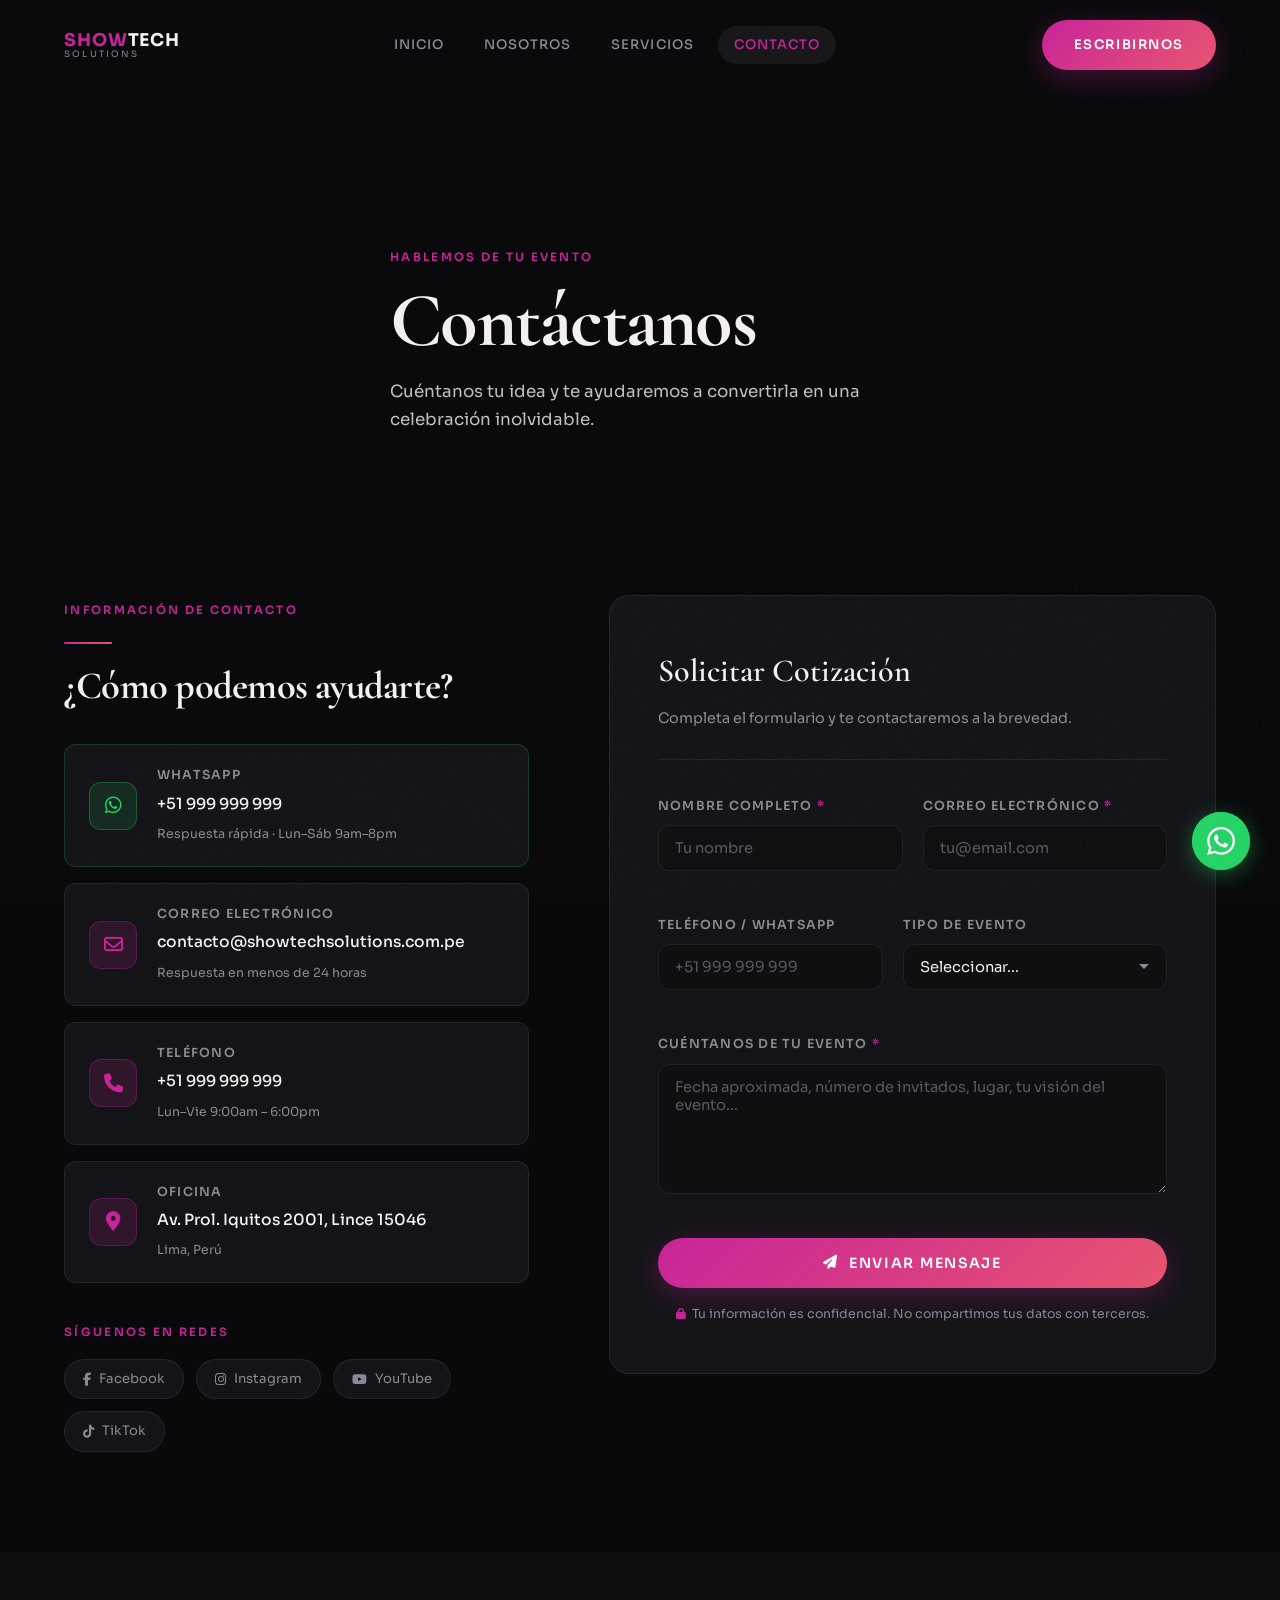
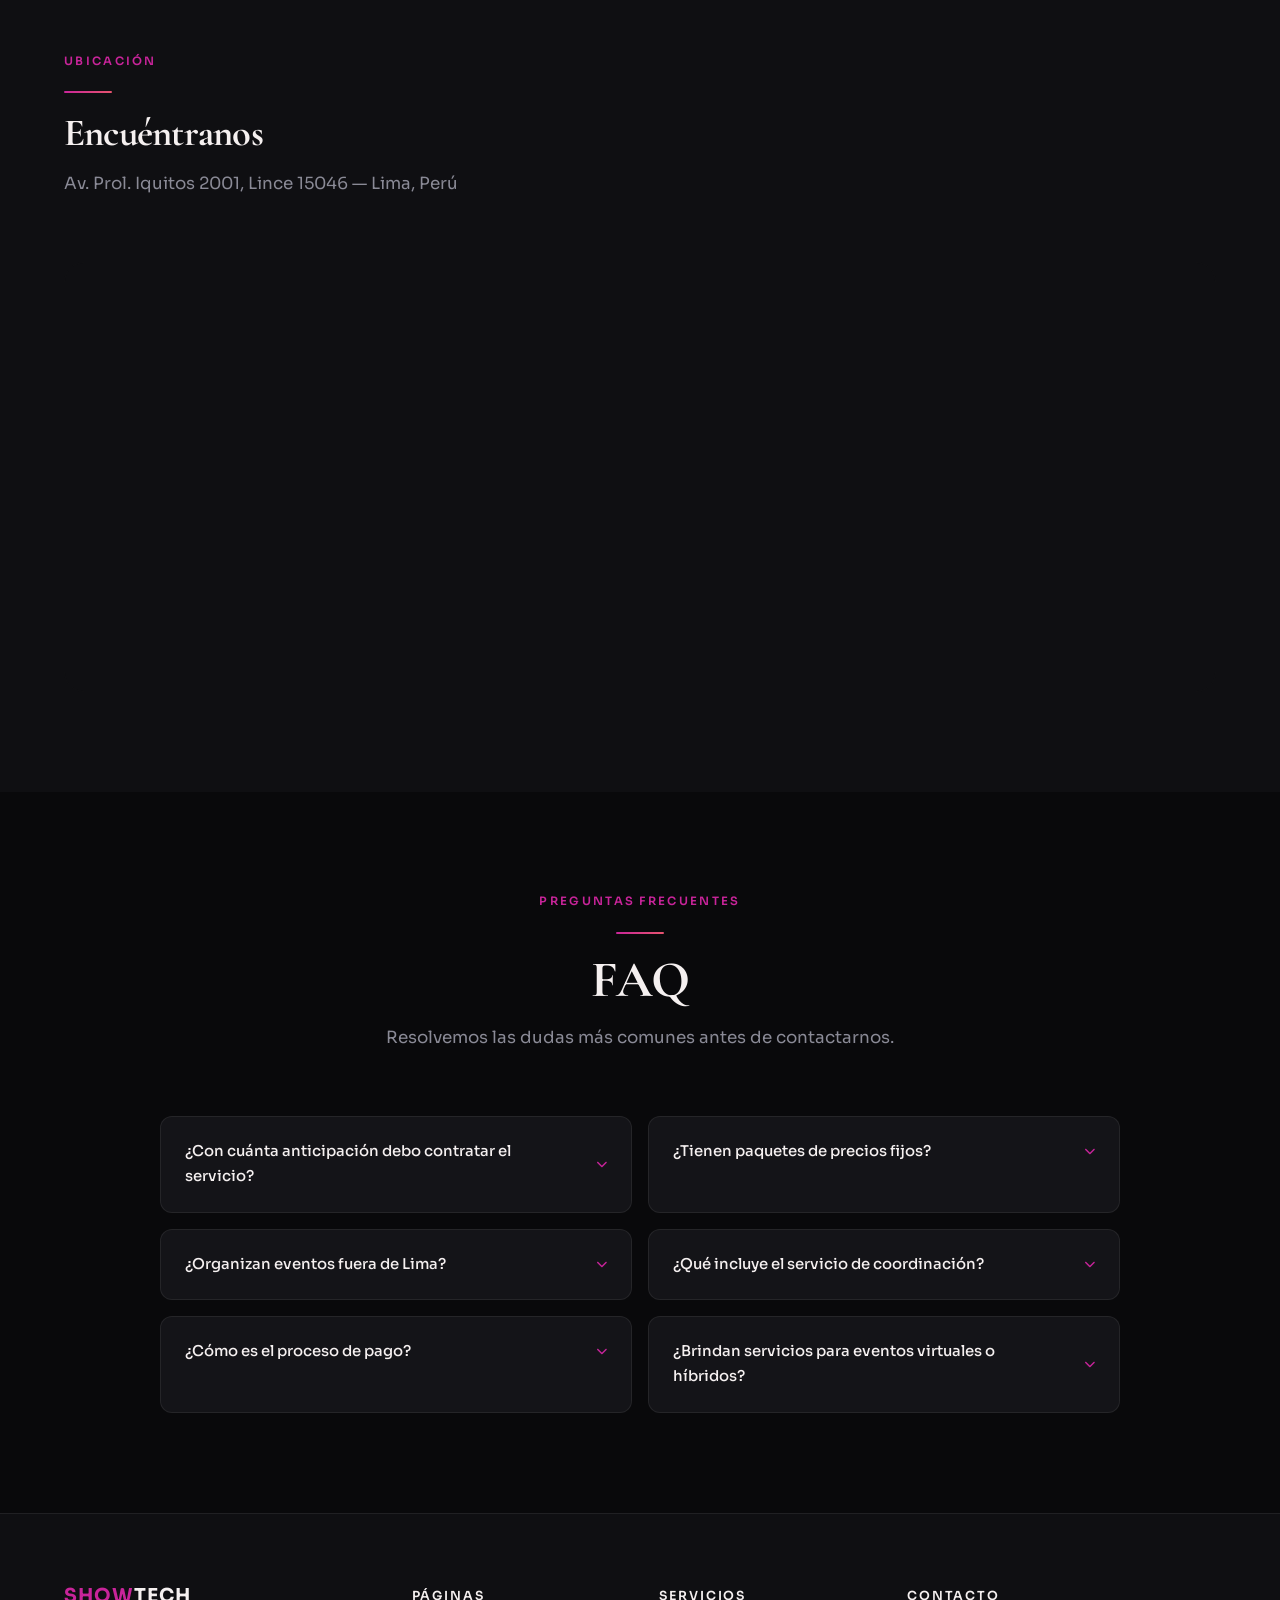
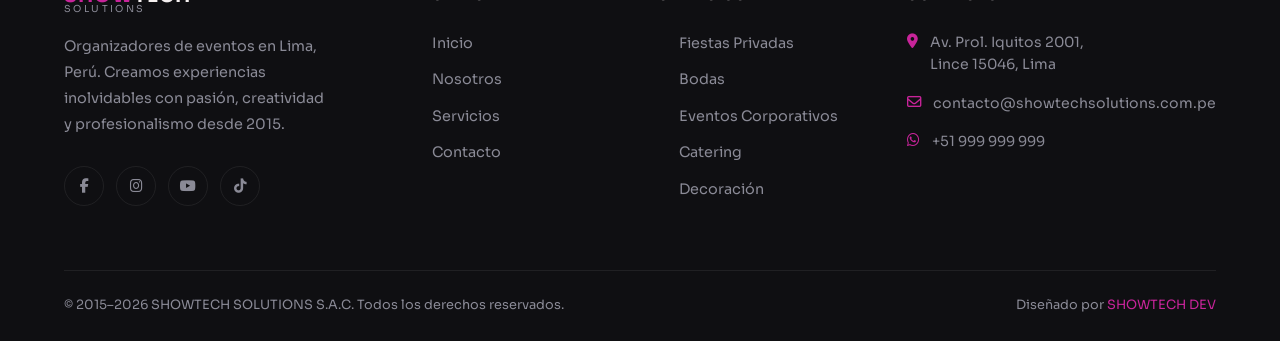
==== contacto.html @ aac4591a "upd "completando el repositorio con el nuevo backend y frontend a revisar para ShowTech"" ====
<!DOCTYPE html>
<html lang="es">
<head>
  <meta charset="UTF-8" />
  <meta name="viewport" content="width=device-width, initial-scale=1.0" />
  <meta name="description" content="Contáctanos — SHOWTECH SOLUTIONS. Llámanos, escríbenos por WhatsApp o completa el formulario para cotizar tu evento en Lima, Perú." />
  <title>Contacto | SHOWTECH SOLUTIONS</title>
  <link rel="icon" href="assets/img/favicon.ico" type="image/x-icon" />
  <link rel="preconnect" href="https://fonts.googleapis.com" />
  <link rel="preconnect" href="https://fonts.gstatic.com" crossorigin />
  <link href="https://fonts.googleapis.com/css2?family=Cormorant+Garamond:ital,wght@0,300;0,400;0,600;0,700;1,300;1,400&family=Sora:wght@300;400;500;600&display=swap" rel="stylesheet" />
  <link rel="stylesheet" href="https://cdnjs.cloudflare.com/ajax/libs/font-awesome/6.5.0/css/all.min.css" />
  <link rel="stylesheet" href="css/style.css" />
  <link rel="stylesheet" href="css/contacto.css" />
</head>
<body>

  <!-- NAVBAR -->
  <header class="navbar" role="banner">
    <div class="navbar__inner">
      <a href="index.html" class="navbar__logo" aria-label="SHOWTECH SOLUTIONS — Inicio">
        <div class="navbar__logo-text">
          <span><strong>SHOW</strong>TECH</span>
          <span>SOLUTIONS</span>
        </div>
      </a>
      <nav class="navbar__nav" aria-label="Navegación principal">
        <a href="index.html" class="navbar__link">Inicio</a>
        <a href="nosotros.html" class="navbar__link">Nosotros</a>
        <a href="servicios.html" class="navbar__link">Servicios</a>
        <a href="contacto.html" class="navbar__link active">Contacto</a>
      </nav>
      <a href="#contactForm" class="btn btn--primary navbar__cta">Escribirnos</a>
      <button class="navbar__hamburger" aria-label="Abrir menú" aria-expanded="false">
        <span></span><span></span><span></span>
      </button>
    </div>
  </header>

  <nav class="navbar__mobile" aria-label="Menú móvil">
    <button class="navbar__mobile-close" aria-label="Cerrar menú">✕</button>
    <a href="index.html">Inicio</a>
    <a href="nosotros.html">Nosotros</a>
    <a href="servicios.html">Servicios</a>
    <a href="contacto.html" class="active">Contacto</a>
  </nav>

  <main>

    <!-- PAGE HERO -->
    <section class="page-hero contacto-hero">
      <div class="page-hero__bg" style="background-image: url('https://images.unsplash.com/photo-1511795409834-ef04bbd61622?w=1400&q=80')">
        <!-- REEMPLAZAR: imagen real de evento/reunión -->
      </div>
      <div class="container page-hero__content">
        <span class="tag-label reveal">Hablemos de tu evento</span>
        <h1 class="display display--lg reveal reveal--d1" style="margin-top: 12px;">Contáctanos</h1>
        <p class="reveal reveal--d2" style="color: var(--text-soft); font-size: 1.05rem; margin-top: 16px; max-width: 500px;">
          Cuéntanos tu idea y te ayudaremos a convertirla en una celebración inolvidable.
        </p>
      </div>
    </section>

    <!-- CONTACTO PRINCIPAL -->
    <section class="section contact-main">
      <div class="container">
        <div class="contact-main__grid">

          <!-- Columna izquierda: info + mapa -->
          <div class="contact-info reveal--left">

            <div class="contact-info__block">
              <span class="tag-label">Información de contacto</span>
              <div class="divider"></div>
              <h2 class="display display--sm" style="margin-bottom: 36px;">¿Cómo podemos ayudarte?</h2>
            </div>

            <!-- Cards de contacto -->
            <div class="contact-cards">

              <!-- WhatsApp (prioritario para Lima) -->
              <a href="https://wa.me/51999999999?text=Hola!%20Me%20interesa%20cotizar%20un%20evento."
                 class="contact-card contact-card--wa"
                 target="_blank"
                 rel="noopener">
                <div class="contact-card__icon">
                  <i class="fa-brands fa-whatsapp"></i>
                </div>
                <div class="contact-card__body">
                  <h4>WhatsApp</h4>
                  <!-- REEMPLAZAR: número real -->
                  <p>+51 999 999 999</p>
                  <span>Respuesta rápida · Lun–Sáb 9am–8pm</span>
                </div>
                <i class="fa-solid fa-arrow-up-right-from-square contact-card__arrow"></i>
              </a>

              <!-- Email -->
              <a href="mailto:contacto@showtechsolutions.com.pe"
                 class="contact-card">
                <div class="contact-card__icon">
                  <i class="fa-regular fa-envelope"></i>
                </div>
                <div class="contact-card__body">
                  <h4>Correo Electrónico</h4>
                  <p>contacto@showtechsolutions.com.pe</p>
                  <span>Respuesta en menos de 24 horas</span>
                </div>
                <i class="fa-solid fa-arrow-up-right-from-square contact-card__arrow"></i>
              </a>

              <!-- Teléfono -->
              <a href="tel:+51999999999" class="contact-card">
                <div class="contact-card__icon">
                  <i class="fa-solid fa-phone"></i>
                </div>
                <div class="contact-card__body">
                  <h4>Teléfono</h4>
                  <!-- REEMPLAZAR: número real -->
                  <p>+51 999 999 999</p>
                  <span>Lun–Vie 9:00am – 6:00pm</span>
                </div>
              </a>

              <!-- Dirección -->
              <div class="contact-card">
                <div class="contact-card__icon">
                  <i class="fa-solid fa-location-dot"></i>
                </div>
                <div class="contact-card__body">
                  <h4>Oficina</h4>
                  <p>Av. Prol. Iquitos 2001, Lince 15046</p>
                  <span>Lima, Perú</span>
                </div>
              </div>
            </div>

            <!-- RRSS -->
            <div class="contact-social">
              <p class="tag-label" style="margin-bottom: 16px;">Síguenos en redes</p>
              <div class="contact-social__links">
                <a href="#" class="contact-social__link" target="_blank" rel="noopener" aria-label="Facebook">
                  <i class="fa-brands fa-facebook-f"></i>
                  <span>Facebook</span>
                </a>
                <a href="#" class="contact-social__link" target="_blank" rel="noopener" aria-label="Instagram">
                  <i class="fa-brands fa-instagram"></i>
                  <span>Instagram</span>
                </a>
                <a href="#" class="contact-social__link" target="_blank" rel="noopener" aria-label="YouTube">
                  <i class="fa-brands fa-youtube"></i>
                  <span>YouTube</span>
                </a>
                <a href="#" class="contact-social__link" target="_blank" rel="noopener" aria-label="TikTok">
                  <i class="fa-brands fa-tiktok"></i>
                  <span>TikTok</span>
                </a>
              </div>
            </div>

          </div>

          <!-- Columna derecha: formulario -->
          <div class="contact-form-wrap reveal--right">
            <div class="contact-form-card">

              <div class="contact-form-card__header">
                <h3>Solicitar Cotización</h3>
                <p>Completa el formulario y te contactaremos a la brevedad.</p>
              </div>

              <!-- Honeypot anti-spam (oculto) -->
              <div style="display:none" aria-hidden="true">
                <input type="text" name="website" tabindex="-1" autocomplete="off" />
              </div>

              <form id="contactForm" class="contact-form" novalidate>

                <div class="form-row">
                  <div class="form-group">
                    <label for="nombre" class="form-label">
                      Nombre completo <span class="form-required">*</span>
                    </label>
                    <input
                      type="text"
                      id="nombre"
                      name="nombre"
                      class="form-input"
                      placeholder="Tu nombre"
                      required
                      autocomplete="name"
                    />
                    <span class="form-error" aria-live="polite"></span>
                  </div>

                  <div class="form-group">
                    <label for="email" class="form-label">
                      Correo electrónico <span class="form-required">*</span>
                    </label>
                    <input
                      type="email"
                      id="email"
                      name="email"
                      class="form-input"
                      placeholder="tu@email.com"
                      required
                      autocomplete="email"
                    />
                    <span class="form-error" aria-live="polite"></span>
                  </div>
                </div>

                <div class="form-row">
                  <div class="form-group">
                    <label for="telefono" class="form-label">
                      Teléfono / WhatsApp
                    </label>
                    <input
                      type="tel"
                      id="telefono"
                      name="telefono"
                      class="form-input"
                      placeholder="+51 999 999 999"
                      autocomplete="tel"
                    />
                    <span class="form-error" aria-live="polite"></span>
                  </div>

                  <div class="form-group">
                    <label for="tipo" class="form-label">
                      Tipo de evento
                    </label>
                    <select id="tipo" name="tipo" class="form-input form-select">
                      <option value="">Seleccionar...</option>
                      <option value="Fiesta privada / Cumpleaños">Fiesta privada / Cumpleaños</option>
                      <option value="Boda / Matrimonio">Boda / Matrimonio</option>
                      <option value="Evento corporativo">Evento corporativo</option>
                      <option value="Baby Shower / Bautizo">Baby Shower / Bautizo</option>
                      <option value="15 años / Graduación">15 años / Graduación</option>
                      <option value="Activación / Lanzamiento">Activación / Lanzamiento</option>
                      <option value="Otro">Otro</option>
                    </select>
                  </div>
                </div>

                <div class="form-group">
                  <label for="mensaje" class="form-label">
                    Cuéntanos de tu evento <span class="form-required">*</span>
                  </label>
                  <textarea
                    id="mensaje"
                    name="mensaje"
                    class="form-input form-textarea"
                    placeholder="Fecha aproximada, número de invitados, lugar, tu visión del evento..."
                    required
                    rows="5"
                  ></textarea>
                  <span class="form-error" aria-live="polite"></span>
                </div>

                <!-- Estado del formulario -->
                <div id="formStatus" class="form-status" role="alert" style="display:none;"></div>

                <button type="submit" class="btn btn--primary contact-form__submit">
                  <i class="fa-solid fa-paper-plane"></i>
                  Enviar Mensaje
                </button>

                <p class="contact-form__note">
                  <i class="fa-solid fa-lock"></i>
                  Tu información es confidencial. No compartimos tus datos con terceros.
                </p>

              </form>
            </div>
          </div>

        </div>
      </div>
    </section>

    <!-- MAPA -->
    <section class="section section--dark map-section">
      <div class="container">
        <div class="section-header reveal">
          <span class="tag-label">Ubicación</span>
          <div class="divider"></div>
          <h2 class="display display--sm">Encuéntranos</h2>
          <p style="color: var(--text-muted); margin-top: 8px;">Av. Prol. Iquitos 2001, Lince 15046 — Lima, Perú</p>
        </div>

        <div class="map-wrap reveal">
          <!-- Google Maps embed — REEMPLAZAR src con URL real del jefe -->
          <iframe
            src="https://www.google.com/maps/embed?pb=!1m18!1m12!1m3!1d3901.3607498563!2d-77.02871132394316!3d-12.09049794356!2m3!1f0!2f0!3f0!3m2!1i1024!2i768!4f13.1!3m3!1m2!1s0x9105c80a68c0a285%3A0xf5793be0c4acd67!2sAv.%20Prol.%20Iquitos%202001%2C%20Lince%2015046!5e0!3m2!1ses-419!2spe!4v1715000000000!5m2!1ses-419!2spe"
            width="100%"
            height="420"
            style="border:0;"
            allowfullscreen=""
            loading="lazy"
            referrerpolicy="no-referrer-when-downgrade"
            title="Ubicación de SHOWTECH SOLUTIONS en Lima"
          ></iframe>
        </div>
      </div>
    </section>

    <!-- FAQ RÁPIDO -->
    <section class="section faq-section">
      <div class="container">
        <div class="section-header section-header--center reveal">
          <span class="tag-label">Preguntas frecuentes</span>
          <div class="divider divider--center"></div>
          <h2 class="display display--md">FAQ</h2>
          <p>Resolvemos las dudas más comunes antes de contactarnos.</p>
        </div>

        <div class="faq-grid">
          <details class="faq-item reveal reveal--d1">
            <summary class="faq-item__q">
              ¿Con cuánta anticipación debo contratar el servicio?
              <i class="fa-solid fa-chevron-down faq-item__icon"></i>
            </summary>
            <p class="faq-item__a">Recomendamos contactarnos con al menos 4–8 semanas de anticipación para eventos sociales y 2–4 meses para bodas o eventos corporativos grandes. Sin embargo, podemos evaluar solicitudes de último momento.</p>
          </details>

          <details class="faq-item reveal reveal--d2">
            <summary class="faq-item__q">
              ¿Tienen paquetes de precios fijos?
              <i class="fa-solid fa-chevron-down faq-item__icon"></i>
            </summary>
            <p class="faq-item__a">Cada evento es único, por lo que trabajamos con cotizaciones personalizadas. Nos adaptamos a distintos presupuestos sin comprometer la calidad. Solicita tu cotización sin costo y sin compromiso.</p>
          </details>

          <details class="faq-item reveal reveal--d3">
            <summary class="faq-item__q">
              ¿Organizan eventos fuera de Lima?
              <i class="fa-solid fa-chevron-down faq-item__icon"></i>
            </summary>
            <p class="faq-item__a">Sí. Contamos con proveedores en varias regiones del país. Para eventos en provincias coordinamos todo con anticipación para garantizar la misma calidad de servicio.</p>
          </details>

          <details class="faq-item reveal reveal--d4">
            <summary class="faq-item__q">
              ¿Qué incluye el servicio de coordinación?
              <i class="fa-solid fa-chevron-down faq-item__icon"></i>
            </summary>
            <p class="faq-item__a">Un coordinador dedicado gestiona proveedores, cronograma, montaje y supervisión en vivo durante el evento. Nos encargamos de todo para que tú solo disfrutes.</p>
          </details>

          <details class="faq-item reveal reveal--d5">
            <summary class="faq-item__q">
              ¿Cómo es el proceso de pago?
              <i class="fa-solid fa-chevron-down faq-item__icon"></i>
            </summary>
            <p class="faq-item__a">Trabajamos con un adelanto para confirmar la fecha y el saldo restante antes o el día del evento. Los detalles se coordinan con cada cliente según el tipo de evento y presupuesto.</p>
          </details>

          <details class="faq-item reveal reveal--d1">
            <summary class="faq-item__q">
              ¿Brindan servicios para eventos virtuales o híbridos?
              <i class="fa-solid fa-chevron-down faq-item__icon"></i>
            </summary>
            <p class="faq-item__a">Sí. Contamos con soluciones de streaming, producción en vivo y plataformas digitales para eventos que combinen presencia física con participantes remotos.</p>
          </details>
        </div>
      </div>
    </section>

  </main>

  <!-- FOOTER -->
  <footer class="footer" role="contentinfo">
    <div class="container">
      <div class="footer__grid">
        <div class="footer__brand">
          <div class="navbar__logo-text">
            <span style="font-size: 1.2rem;"><strong style="color: var(--brand);">SHOW</strong>TECH</span>
            <span style="font-size: 0.6rem; letter-spacing: 0.25em; color: var(--text-muted);">SOLUTIONS</span>
          </div>
          <p>Organizadores de eventos en Lima, Perú. Creamos experiencias inolvidables con pasión, creatividad y profesionalismo desde 2015.</p>
          <div class="footer__socials">
            <a href="#" class="footer__social" aria-label="Facebook" target="_blank" rel="noopener"><i class="fa-brands fa-facebook-f"></i></a>
            <a href="#" class="footer__social" aria-label="Instagram" target="_blank" rel="noopener"><i class="fa-brands fa-instagram"></i></a>
            <a href="#" class="footer__social" aria-label="YouTube" target="_blank" rel="noopener"><i class="fa-brands fa-youtube"></i></a>
            <a href="#" class="footer__social" aria-label="TikTok" target="_blank" rel="noopener"><i class="fa-brands fa-tiktok"></i></a>
          </div>
        </div>
        <div class="footer__col">
          <h4>Páginas</h4>
          <ul class="footer__links">
            <li><a href="index.html">Inicio</a></li>
            <li><a href="nosotros.html">Nosotros</a></li>
            <li><a href="servicios.html">Servicios</a></li>
            <li><a href="contacto.html">Contacto</a></li>
          </ul>
        </div>
        <div class="footer__col">
          <h4>Servicios</h4>
          <ul class="footer__links">
            <li><a href="servicios.html#fiestas">Fiestas Privadas</a></li>
            <li><a href="servicios.html#bodas">Bodas</a></li>
            <li><a href="servicios.html#corporativos">Eventos Corporativos</a></li>
            <li><a href="servicios.html">Catering</a></li>
            <li><a href="servicios.html">Decoración</a></li>
          </ul>
        </div>
        <div class="footer__col">
          <h4>Contacto</h4>
          <div class="footer__contact-item">
            <i class="fa-solid fa-location-dot"></i>
            <span>Av. Prol. Iquitos 2001,<br />Lince 15046, Lima</span>
          </div>
          <div class="footer__contact-item">
            <i class="fa-regular fa-envelope"></i>
            <span><a href="mailto:contacto@showtechsolutions.com.pe">contacto@showtechsolutions.com.pe</a></span>
          </div>
          <div class="footer__contact-item">
            <i class="fa-brands fa-whatsapp"></i>
            <span><a href="https://wa.me/51999999999" target="_blank" rel="noopener">+51 999 999 999</a></span>
          </div>
        </div>
      </div>
      <div class="footer__bottom">
        <p>© 2015–2026 SHOWTECH SOLUTIONS S.A.C. Todos los derechos reservados.</p>
        <p>Diseñado por <a href="#">SHOWTECH DEV</a></p>
      </div>
    </div>
  </footer>

  <a href="https://wa.me/51999999999?text=Hola!%20Me%20interesa%20cotizar%20un%20evento."
     class="whatsapp-float"
     target="_blank"
     rel="noopener"
     aria-label="Contactar por WhatsApp">
    <div class="whatsapp-float__pulse"></div>
    <svg viewBox="0 0 24 24" xmlns="http://www.w3.org/2000/svg">
      <path d="M17.472 14.382c-.297-.149-1.758-.867-2.03-.967-.273-.099-.471-.148-.67.15-.197.297-.767.966-.94 1.164-.173.199-.347.223-.644.075-.297-.15-1.255-.463-2.39-1.475-.883-.788-1.48-1.761-1.653-2.059-.173-.297-.018-.458.13-.606.134-.133.298-.347.446-.52.149-.174.198-.298.298-.497.099-.198.05-.371-.025-.52-.075-.149-.669-1.612-.916-2.207-.242-.579-.487-.5-.669-.51-.173-.008-.371-.01-.57-.01-.198 0-.52.074-.792.372-.272.297-1.04 1.016-1.04 2.479 0 1.462 1.065 2.875 1.213 3.074.149.198 2.096 3.2 5.077 4.487.709.306 1.262.489 1.694.625.712.227 1.36.195 1.871.118.571-.085 1.758-.719 2.006-1.413.248-.694.248-1.289.173-1.413-.074-.124-.272-.198-.57-.347m-5.421 7.403h-.004a9.87 9.87 0 01-5.031-1.378l-.361-.214-3.741.982.998-3.648-.235-.374a9.86 9.86 0 01-1.51-5.26c.001-5.45 4.436-9.884 9.888-9.884 2.64 0 5.122 1.03 6.988 2.898a9.825 9.825 0 012.893 6.994c-.003 5.45-4.437 9.884-9.885 9.884m8.413-18.297A11.815 11.815 0 0012.05 0C5.495 0 .16 5.335.157 11.892c0 2.096.547 4.142 1.588 5.945L.057 24l6.305-1.654a11.882 11.882 0 005.683 1.448h.005c6.554 0 11.89-5.335 11.893-11.893a11.821 11.821 0 00-3.48-8.413z"/>
    </svg>
  </a>

  <!-- Scripts -->
  <script src="js/main.js" defer></script>
  <script src="js/contact.js" defer></script>
</body>
</html>
---- css/style.css ----
/* =====================================================
   SHOWTECH SOLUTIONS — CSS Global
   Estilo: Lujo Cinematográfico
   ===================================================== */

/* ---------- Google Fonts ---------- */
@import url('https://fonts.googleapis.com/css2?family=Cormorant+Garamond:ital,wght@0,300;0,400;0,600;0,700;1,300;1,400&family=Sora:wght@300;400;500;600&display=swap');

/* ---------- CSS Variables ---------- */
:root {
  /* Colores base */
  --bg:          #09090B;
  --bg-2:        #0F0F12;
  --bg-card:     #141418;
  --bg-card-2:   #1C1C22;

  /* Marca */
  --brand:       #C8249A;
  --brand-2:     #E8556E;
  --brand-light: rgba(200, 36, 154, 0.15);

  /* Gradientes */
  --grad-brand:  linear-gradient(135deg, #C8249A 0%, #E8556E 100%);
  --grad-hero:   linear-gradient(170deg, rgba(9,9,11,0) 40%, rgba(9,9,11,0.95) 100%);
  --grad-card:   linear-gradient(180deg, transparent 50%, rgba(9,9,11,0.9) 100%);

  /* Tipografía */
  --text:        #F5F0F0;
  --text-muted:  #8A8A96;
  --text-soft:   #C2BFBF;

  /* Bordes */
  --border:      rgba(255, 255, 255, 0.07);
  --border-2:    rgba(200, 36, 154, 0.3);

  /* Sombras */
  --shadow-sm:   0 2px 12px rgba(0,0,0,0.4);
  --shadow-md:   0 8px 40px rgba(0,0,0,0.6);
  --shadow-lg:   0 20px 80px rgba(0,0,0,0.8);
  --shadow-brand:0 8px 30px rgba(200,36,154,0.3);

  /* Espaciado */
  --section-py:  100px;
  --container:   1200px;
  --radius:      12px;
  --radius-lg:   20px;

  /* Transiciones */
  --ease:        cubic-bezier(0.25, 0.46, 0.45, 0.94);
  --ease-out:    cubic-bezier(0.16, 1, 0.3, 1);
  --duration:    0.4s;
}

/* ---------- Reset & Base ---------- */
*, *::before, *::after {
  box-sizing: border-box;
  margin: 0;
  padding: 0;
}

html {
  scroll-behavior: smooth;
  font-size: 16px;
}

body {
  font-family: 'Sora', sans-serif;
  background-color: var(--bg);
  color: var(--text);
  line-height: 1.7;
  overflow-x: hidden;
  -webkit-font-smoothing: antialiased;
}

img {
  max-width: 100%;
  display: block;
}

a {
  text-decoration: none;
  color: inherit;
  transition: color var(--duration) var(--ease);
}

ul, ol {
  list-style: none;
}

button {
  cursor: pointer;
  font-family: inherit;
  border: none;
  background: none;
}

/* ---------- Utilidades ---------- */
.container {
  max-width: var(--container);
  margin: 0 auto;
  padding: 0 24px;
}

.section {
  padding: var(--section-py) 0;
}

.section--dark {
  background: var(--bg-2);
}

.section--card {
  background: var(--bg-card);
}

/* ---------- Grain Overlay Global ---------- */
body::before {
  content: '';
  position: fixed;
  inset: 0;
  background-image: url("data:image/svg+xml,%3Csvg viewBox='0 0 256 256' xmlns='http://www.w3.org/2000/svg'%3E%3Cfilter id='noise'%3E%3CfeTurbulence type='fractalNoise' baseFrequency='0.9' numOctaves='4' stitchTiles='stitch'/%3E%3C/filter%3E%3Crect width='100%25' height='100%25' filter='url(%23noise)' opacity='0.04'/%3E%3C/svg%3E");
  pointer-events: none;
  z-index: 9999;
  opacity: 0.4;
}

/* ---------- Tipografía ---------- */
.display {
  font-family: 'Cormorant Garamond', serif;
  font-weight: 700;
  line-height: 1.05;
  letter-spacing: -0.02em;
}

.display--xl {
  font-size: clamp(3rem, 8vw, 7.5rem);
}

.display--lg {
  font-size: clamp(2.5rem, 6vw, 5.5rem);
}

.display--md {
  font-size: clamp(2rem, 4vw, 3.8rem);
}

.display--sm {
  font-size: clamp(1.5rem, 3vw, 2.5rem);
}

.tag-label {
  font-size: 0.72rem;
  font-weight: 600;
  letter-spacing: 0.2em;
  text-transform: uppercase;
  color: var(--brand);
}

.text-muted {
  color: var(--text-muted);
}

.text-soft {
  color: var(--text-soft);
}

/* ---------- Botones ---------- */
.btn {
  display: inline-flex;
  align-items: center;
  gap: 10px;
  padding: 14px 32px;
  border-radius: 999px;
  font-size: 0.82rem;
  font-weight: 600;
  letter-spacing: 0.12em;
  text-transform: uppercase;
  transition: all var(--duration) var(--ease-out);
  position: relative;
  overflow: hidden;
}

.btn::before {
  content: '';
  position: absolute;
  inset: 0;
  background: rgba(255,255,255,0.1);
  transform: scaleX(0);
  transform-origin: left;
  transition: transform 0.3s var(--ease);
}

.btn:hover::before {
  transform: scaleX(1);
}

.btn--primary {
  background: var(--grad-brand);
  color: #fff;
  box-shadow: var(--shadow-brand);
}

.btn--primary:hover {
  transform: translateY(-2px);
  box-shadow: 0 12px 40px rgba(200,36,154,0.45);
}

.btn--outline {
  border: 1px solid var(--border-2);
  color: var(--text);
  background: transparent;
}

.btn--outline:hover {
  border-color: var(--brand);
  background: var(--brand-light);
  transform: translateY(-2px);
}

.btn--ghost {
  color: var(--brand);
  padding-left: 0;
  padding-right: 0;
  letter-spacing: 0.1em;
}

.btn--ghost::after {
  content: '';
  position: absolute;
  bottom: 8px;
  left: 0;
  right: 0;
  height: 1px;
  background: var(--brand);
  transform: scaleX(0.3);
  transform-origin: left;
  transition: transform 0.3s var(--ease);
}

.btn--ghost:hover::after {
  transform: scaleX(1);
}

.btn--ghost:hover {
  transform: none;
}

/* ---------- Navbar ---------- */
.navbar {
  position: fixed;
  top: 0;
  left: 0;
  right: 0;
  z-index: 1000;
  padding: 20px 0;
  transition: background var(--duration) var(--ease),
              padding var(--duration) var(--ease),
              backdrop-filter var(--duration);
}

.navbar.scrolled {
  background: rgba(9, 9, 11, 0.85);
  backdrop-filter: blur(20px);
  -webkit-backdrop-filter: blur(20px);
  padding: 14px 0;
  border-bottom: 1px solid var(--border);
}

.navbar__inner {
  display: flex;
  align-items: center;
  justify-content: space-between;
  max-width: var(--container);
  margin: 0 auto;
  padding: 0 24px;
}

.navbar__logo {
  display: flex;
  align-items: center;
  gap: 10px;
}

.navbar__logo img {
  height: 36px;
  width: auto;
}

/* Logo text fallback si no hay imagen */
.navbar__logo-text {
  display: flex;
  flex-direction: column;
  line-height: 1;
}

.navbar__logo-text span:first-child {
  font-family: 'Sora', sans-serif;
  font-size: 1.1rem;
  font-weight: 700;
  letter-spacing: 0.05em;
}

.navbar__logo-text span:first-child strong {
  color: var(--brand);
}

.navbar__logo-text span:last-child {
  font-size: 0.55rem;
  letter-spacing: 0.25em;
  text-transform: uppercase;
  color: var(--text-muted);
}

.navbar__nav {
  display: flex;
  align-items: center;
  gap: 8px;
}

.navbar__link {
  font-size: 0.82rem;
  font-weight: 500;
  letter-spacing: 0.08em;
  text-transform: uppercase;
  color: var(--text-muted);
  padding: 8px 16px;
  border-radius: 999px;
  transition: all var(--duration) var(--ease);
}

.navbar__link:hover,
.navbar__link.active {
  color: var(--text);
  background: rgba(255,255,255,0.06);
}

.navbar__link.active {
  color: var(--brand);
}

.navbar__cta {
  margin-left: 8px;
}

/* Hamburger */
.navbar__hamburger {
  display: none;
  flex-direction: column;
  gap: 5px;
  cursor: pointer;
  padding: 8px;
  border-radius: 8px;
  transition: background var(--duration);
}

.navbar__hamburger:hover {
  background: var(--bg-card);
}

.navbar__hamburger span {
  display: block;
  width: 24px;
  height: 2px;
  background: var(--text);
  border-radius: 2px;
  transition: all var(--duration) var(--ease);
}

.navbar__hamburger.open span:nth-child(1) {
  transform: translateY(7px) rotate(45deg);
}

.navbar__hamburger.open span:nth-child(2) {
  opacity: 0;
  transform: scaleX(0);
}

.navbar__hamburger.open span:nth-child(3) {
  transform: translateY(-7px) rotate(-45deg);
}

/* Mobile menu */
.navbar__mobile {
  display: none;
  position: fixed;
  inset: 0;
  top: 0;
  background: rgba(9,9,11,0.97);
  backdrop-filter: blur(20px);
  z-index: 999;
  flex-direction: column;
  align-items: center;
  justify-content: center;
  gap: 0;
  transform: translateY(-100%);
  transition: transform 0.5s var(--ease-out);
}

.navbar__mobile.open {
  transform: translateY(0);
}

.navbar__mobile a {
  font-family: 'Cormorant Garamond', serif;
  font-size: clamp(2.5rem, 8vw, 4.5rem);
  font-weight: 300;
  color: var(--text-muted);
  padding: 12px 40px;
  transition: all 0.3s var(--ease);
  letter-spacing: -0.01em;
}

.navbar__mobile a:hover,
.navbar__mobile a.active {
  color: var(--text);
}

.navbar__mobile a.active {
  font-style: italic;
}

.navbar__mobile-close {
  position: absolute;
  top: 24px;
  right: 24px;
  font-size: 1.5rem;
  color: var(--text-muted);
  cursor: pointer;
  width: 44px;
  height: 44px;
  display: flex;
  align-items: center;
  justify-content: center;
  border-radius: 50%;
  transition: all var(--duration);
}

.navbar__mobile-close:hover {
  background: var(--bg-card);
  color: var(--text);
}

/* ---------- Page Hero ---------- */
.page-hero {
  position: relative;
  min-height: 55vh;
  display: flex;
  align-items: flex-end;
  overflow: hidden;
  padding: 120px 0 60px;
}

.page-hero__bg {
  position: absolute;
  inset: 0;
  background-size: cover;
  background-position: center;
  filter: brightness(0.35);
  transform: scale(1.05);
  transition: transform 8s ease;
}

.page-hero:hover .page-hero__bg {
  transform: scale(1.0);
}

.page-hero::after {
  content: '';
  position: absolute;
  inset: 0;
  background: linear-gradient(180deg, rgba(9,9,11,0.2) 0%, rgba(9,9,11,0.7) 100%);
}

.page-hero__content {
  position: relative;
  z-index: 1;
}

/* ---------- Section Header ---------- */
.section-header {
  margin-bottom: 64px;
}

.section-header--center {
  text-align: center;
}

.section-header .tag-label {
  margin-bottom: 16px;
  display: block;
}

.section-header h2 {
  margin-bottom: 16px;
}

.section-header p {
  color: var(--text-muted);
  font-size: 1.05rem;
  max-width: 560px;
}

.section-header--center p {
  margin: 0 auto;
}

/* ---------- Divider ---------- */
.divider {
  width: 48px;
  height: 2px;
  background: var(--grad-brand);
  margin: 20px 0;
  border-radius: 2px;
}

.divider--center {
  margin: 20px auto;
}

/* ---------- Cards ---------- */
.card {
  background: var(--bg-card);
  border: 1px solid var(--border);
  border-radius: var(--radius-lg);
  overflow: hidden;
  transition: all var(--duration) var(--ease-out);
}

.card:hover {
  border-color: var(--border-2);
  transform: translateY(-6px);
  box-shadow: var(--shadow-lg);
}

/* ---------- Stats Strip ---------- */
.stats {
  display: grid;
  grid-template-columns: repeat(4, 1fr);
  gap: 1px;
  background: var(--border);
  border-radius: var(--radius-lg);
  overflow: hidden;
}

.stat {
  background: var(--bg-card);
  padding: 40px 24px;
  text-align: center;
  transition: background var(--duration);
}

.stat:hover {
  background: var(--bg-card-2);
}

.stat__number {
  font-family: 'Cormorant Garamond', serif;
  font-size: 3.5rem;
  font-weight: 700;
  line-height: 1;
  background: var(--grad-brand);
  -webkit-background-clip: text;
  -webkit-text-fill-color: transparent;
  background-clip: text;
  margin-bottom: 8px;
}

.stat__label {
  font-size: 0.8rem;
  font-weight: 500;
  letter-spacing: 0.1em;
  text-transform: uppercase;
  color: var(--text-muted);
}

/* ---------- CTA Banner ---------- */
.cta-banner {
  padding: 100px 0;
  position: relative;
  overflow: hidden;
}

.cta-banner__bg {
  position: absolute;
  inset: 0;
  background-size: cover;
  background-position: center;
  filter: brightness(0.2);
}

.cta-banner__overlay {
  position: absolute;
  inset: 0;
  background: linear-gradient(135deg, rgba(200,36,154,0.15), rgba(232,85,110,0.1));
}

.cta-banner__content {
  position: relative;
  z-index: 1;
  text-align: center;
}

.cta-banner__tag {
  display: block;
  margin-bottom: 16px;
}

.cta-banner h2 {
  margin-bottom: 16px;
}

.cta-banner p {
  color: var(--text-muted);
  margin-bottom: 40px;
  max-width: 500px;
  margin-left: auto;
  margin-right: auto;
}

.cta-banner .btn-group {
  display: flex;
  justify-content: center;
  gap: 16px;
  flex-wrap: wrap;
}

/* ---------- Testimonials ---------- */
.testimonials-grid {
  display: grid;
  grid-template-columns: repeat(3, 1fr);
  gap: 24px;
}

.testimonial {
  background: var(--bg-card);
  border: 1px solid var(--border);
  border-radius: var(--radius-lg);
  padding: 36px;
  position: relative;
  transition: all var(--duration) var(--ease-out);
}

.testimonial:hover {
  border-color: var(--border-2);
  transform: translateY(-4px);
}

.testimonial__quote {
  font-size: 3rem;
  font-family: 'Cormorant Garamond', serif;
  color: var(--brand);
  line-height: 0.5;
  margin-bottom: 20px;
}

.testimonial__text {
  font-size: 0.95rem;
  color: var(--text-soft);
  line-height: 1.8;
  margin-bottom: 28px;
  font-style: italic;
}

.testimonial__author {
  display: flex;
  align-items: center;
  gap: 14px;
}

.testimonial__avatar {
  width: 48px;
  height: 48px;
  border-radius: 50%;
  background: var(--bg-card-2);
  border: 2px solid var(--border-2);
  object-fit: cover;
  flex-shrink: 0;
  display: flex;
  align-items: center;
  justify-content: center;
  font-family: 'Cormorant Garamond', serif;
  font-size: 1.2rem;
  color: var(--brand);
}

.testimonial__name {
  font-weight: 600;
  font-size: 0.95rem;
}

.testimonial__role {
  font-size: 0.78rem;
  color: var(--text-muted);
  margin-top: 2px;
}

/* ---------- Footer ---------- */
.footer {
  background: var(--bg-2);
  border-top: 1px solid var(--border);
  padding: 72px 0 0;
}

.footer__grid {
  display: grid;
  grid-template-columns: 1.5fr 1fr 1fr 1fr;
  gap: 48px;
  margin-bottom: 64px;
}

.footer__brand p {
  color: var(--text-muted);
  font-size: 0.9rem;
  line-height: 1.8;
  margin: 20px 0 28px;
  max-width: 260px;
}

.footer__socials {
  display: flex;
  gap: 12px;
}

.footer__social {
  width: 40px;
  height: 40px;
  border-radius: 50%;
  border: 1px solid var(--border);
  display: flex;
  align-items: center;
  justify-content: center;
  color: var(--text-muted);
  font-size: 0.9rem;
  transition: all var(--duration) var(--ease);
}

.footer__social:hover {
  border-color: var(--brand);
  color: var(--brand);
  background: var(--brand-light);
  transform: translateY(-2px);
}

.footer__col h4 {
  font-size: 0.78rem;
  font-weight: 600;
  letter-spacing: 0.15em;
  text-transform: uppercase;
  color: var(--text);
  margin-bottom: 24px;
}

.footer__links {
  display: flex;
  flex-direction: column;
  gap: 12px;
}

.footer__links a {
  font-size: 0.9rem;
  color: var(--text-muted);
  transition: color var(--duration);
  display: flex;
  align-items: center;
  gap: 8px;
}

.footer__links a:hover {
  color: var(--brand);
}

.footer__links a::before {
  content: '→';
  font-size: 0.75rem;
  opacity: 0;
  transform: translateX(-6px);
  transition: all var(--duration) var(--ease);
}

.footer__links a:hover::before {
  opacity: 1;
  transform: translateX(0);
}

.footer__contact-item {
  display: flex;
  align-items: flex-start;
  gap: 12px;
  margin-bottom: 16px;
}

.footer__contact-item i {
  color: var(--brand);
  margin-top: 3px;
  flex-shrink: 0;
  font-size: 0.9rem;
}

.footer__contact-item span {
  color: var(--text-muted);
  font-size: 0.88rem;
  line-height: 1.6;
}

.footer__bottom {
  border-top: 1px solid var(--border);
  padding: 24px 0;
  display: flex;
  align-items: center;
  justify-content: space-between;
}

.footer__bottom p {
  font-size: 0.8rem;
  color: var(--text-muted);
}

.footer__bottom a {
  color: var(--brand);
}

/* ---------- WhatsApp Float ---------- */
.whatsapp-float {
  position: fixed;
  bottom: 30px;
  right: 30px;
  z-index: 990;
  width: 58px;
  height: 58px;
  border-radius: 50%;
  background: #25D366;
  display: flex;
  align-items: center;
  justify-content: center;
  box-shadow: 0 4px 20px rgba(37,211,102,0.4);
  transition: all var(--duration) var(--ease-out);
}

.whatsapp-float:hover {
  transform: scale(1.1) translateY(-3px);
  box-shadow: 0 8px 30px rgba(37,211,102,0.5);
}

.whatsapp-float svg {
  width: 28px;
  height: 28px;
  fill: #fff;
}

.whatsapp-float__pulse {
  position: absolute;
  inset: 0;
  border-radius: 50%;
  background: #25D366;
  animation: waPulse 2.5s ease infinite;
  z-index: -1;
}

@keyframes waPulse {
  0% { transform: scale(1); opacity: 0.7; }
  100% { transform: scale(1.7); opacity: 0; }
}

/* ---------- Scroll Animations ---------- */
.reveal {
  opacity: 0;
  transform: translateY(40px);
  transition: opacity 0.7s var(--ease-out), transform 0.7s var(--ease-out);
}

.reveal.visible {
  opacity: 1;
  transform: translateY(0);
}

.reveal--left {
  opacity: 0;
  transform: translateX(-40px);
  transition: opacity 0.7s var(--ease-out), transform 0.7s var(--ease-out);
}

.reveal--right {
  opacity: 0;
  transform: translateX(40px);
  transition: opacity 0.7s var(--ease-out), transform 0.7s var(--ease-out);
}

.reveal--left.visible,
.reveal--right.visible {
  opacity: 1;
  transform: translateX(0);
}

/* Stagger delays */
.reveal--d1 { transition-delay: 0.1s; }
.reveal--d2 { transition-delay: 0.2s; }
.reveal--d3 { transition-delay: 0.3s; }
.reveal--d4 { transition-delay: 0.4s; }
.reveal--d5 { transition-delay: 0.5s; }

/* ---------- Gradient text ---------- */
.grad-text {
  background: var(--grad-brand);
  -webkit-background-clip: text;
  -webkit-text-fill-color: transparent;
  background-clip: text;
}

/* ---------- Responsive ---------- */
@media (max-width: 1024px) {
  :root {
    --section-py: 80px;
  }

  .stats {
    grid-template-columns: repeat(2, 1fr);
  }

  .footer__grid {
    grid-template-columns: 1fr 1fr;
    gap: 40px;
  }

  .testimonials-grid {
    grid-template-columns: 1fr 1fr;
  }
}

@media (max-width: 768px) {
  :root {
    --section-py: 64px;
  }

  .navbar__nav,
  .navbar__cta {
    display: none;
  }

  .navbar__hamburger {
    display: flex;
  }

  .navbar__mobile {
    display: flex;
  }

  .stats {
    grid-template-columns: 1fr 1fr;
  }

  .testimonials-grid {
    grid-template-columns: 1fr;
  }

  .footer__grid {
    grid-template-columns: 1fr;
    gap: 36px;
  }

  .footer__bottom {
    flex-direction: column;
    gap: 12px;
    text-align: center;
  }

  .cta-banner .btn-group {
    flex-direction: column;
    align-items: center;
  }

  .page-hero {
    min-height: 45vh;
  }
}

@media (max-width: 480px) {
  .stats {
    grid-template-columns: 1fr 1fr;
  }

  .stat__number {
    font-size: 2.5rem;
  }

  .whatsapp-float {
    bottom: 20px;
    right: 20px;
  }
}
---- css/contacto.css ----
/* =====================================================
   SHOWTECH SOLUTIONS — contacto.css
   ===================================================== */

/* Hero */
.contacto-hero .page-hero__bg {
  filter: brightness(0.2);
}

/* -------- Contact Main Grid -------- */
.contact-main__grid {
  display: grid;
  grid-template-columns: 1fr 1.3fr;
  gap: 80px;
  align-items: start;
}

/* -------- Info izquierda -------- */
.contact-info__block h2 {
  line-height: 1.15;
}

/* Contact Cards */
.contact-cards {
  display: flex;
  flex-direction: column;
  gap: 16px;
  margin-bottom: 40px;
}

.contact-card {
  display: flex;
  align-items: center;
  gap: 20px;
  background: var(--bg-card);
  border: 1px solid var(--border);
  border-radius: var(--radius);
  padding: 20px 24px;
  transition: all var(--duration) var(--ease-out);
  text-decoration: none;
  color: inherit;
  position: relative;
  overflow: hidden;
}

.contact-card::before {
  content: '';
  position: absolute;
  left: 0;
  top: 0;
  bottom: 0;
  width: 3px;
  background: var(--grad-brand);
  transform: scaleY(0);
  transform-origin: bottom;
  transition: transform 0.3s var(--ease);
}

a.contact-card:hover {
  border-color: var(--border-2);
  transform: translateX(4px);
  box-shadow: var(--shadow-sm);
}

a.contact-card:hover::before {
  transform: scaleY(1);
}

.contact-card--wa {
  border-color: rgba(37, 211, 102, 0.2);
}

.contact-card--wa::before {
  background: #25D366;
}

.contact-card--wa .contact-card__icon {
  background: rgba(37, 211, 102, 0.12);
  border-color: rgba(37, 211, 102, 0.3);
  color: #25D366;
}

.contact-card__icon {
  width: 48px;
  height: 48px;
  border-radius: 12px;
  background: var(--brand-light);
  border: 1px solid var(--border-2);
  display: flex;
  align-items: center;
  justify-content: center;
  font-size: 1.2rem;
  color: var(--brand);
  flex-shrink: 0;
}

.contact-card__body {
  flex: 1;
  min-width: 0;
}

.contact-card__body h4 {
  font-size: 0.78rem;
  font-weight: 600;
  letter-spacing: 0.1em;
  text-transform: uppercase;
  color: var(--text-muted);
  margin-bottom: 4px;
}

.contact-card__body p {
  font-size: 0.97rem;
  font-weight: 500;
  color: var(--text);
  white-space: nowrap;
  overflow: hidden;
  text-overflow: ellipsis;
  margin-bottom: 2px;
}

.contact-card__body span {
  font-size: 0.78rem;
  color: var(--text-muted);
}

.contact-card__arrow {
  color: var(--text-muted);
  font-size: 0.85rem;
  opacity: 0;
  transition: opacity var(--duration), transform var(--duration);
}

a.contact-card:hover .contact-card__arrow {
  opacity: 1;
  transform: translate(2px, -2px);
}

/* Social links */
.contact-social__links {
  display: flex;
  flex-wrap: wrap;
  gap: 12px;
}

.contact-social__link {
  display: flex;
  align-items: center;
  gap: 8px;
  background: var(--bg-card);
  border: 1px solid var(--border);
  border-radius: 999px;
  padding: 8px 18px;
  font-size: 0.82rem;
  color: var(--text-muted);
  transition: all var(--duration) var(--ease);
}

.contact-social__link:hover {
  border-color: var(--brand);
  color: var(--brand);
  background: var(--brand-light);
  transform: translateY(-2px);
}

/* -------- Formulario -------- */
.contact-form-card {
  background: var(--bg-card);
  border: 1px solid var(--border);
  border-radius: var(--radius-lg);
  padding: 48px;
  position: sticky;
  top: 100px;
}

.contact-form-card__header {
  margin-bottom: 36px;
  padding-bottom: 28px;
  border-bottom: 1px solid var(--border);
}

.contact-form-card__header h3 {
  font-family: 'Cormorant Garamond', serif;
  font-size: 2rem;
  font-weight: 600;
  margin-bottom: 8px;
}

.contact-form-card__header p {
  color: var(--text-muted);
  font-size: 0.9rem;
}

/* Form layout */
.form-row {
  display: grid;
  grid-template-columns: 1fr 1fr;
  gap: 20px;
  margin-bottom: 20px;
}

.form-group {
  display: flex;
  flex-direction: column;
  margin-bottom: 20px;
}

.form-row .form-group {
  margin-bottom: 0;
}

.form-label {
  font-size: 0.78rem;
  font-weight: 600;
  letter-spacing: 0.1em;
  text-transform: uppercase;
  color: var(--text-muted);
  margin-bottom: 8px;
}

.form-required {
  color: var(--brand);
}

.form-input {
  background: var(--bg-2);
  border: 1px solid var(--border);
  border-radius: var(--radius);
  padding: 13px 16px;
  font-family: 'Sora', sans-serif;
  font-size: 0.92rem;
  color: var(--text);
  transition: border-color var(--duration), box-shadow var(--duration);
  outline: none;
  -webkit-appearance: none;
  appearance: none;
}

.form-input::placeholder {
  color: var(--text-muted);
  opacity: 0.6;
}

.form-input:focus {
  border-color: var(--brand);
  box-shadow: 0 0 0 3px rgba(200, 36, 154, 0.12);
}

.form-input.valid {
  border-color: #22c55e;
}

.form-input.invalid {
  border-color: #ef4444;
  box-shadow: 0 0 0 3px rgba(239, 68, 68, 0.1);
}

.form-select {
  cursor: pointer;
  background-image: url("data:image/svg+xml,%3Csvg xmlns='http://www.w3.org/2000/svg' width='12' height='12' viewBox='0 0 12 12'%3E%3Cpath fill='%238A8A96' d='M6 8L1 3h10z'/%3E%3C/svg%3E");
  background-repeat: no-repeat;
  background-position: right 16px center;
  padding-right: 40px;
}

.form-select option {
  background: var(--bg-2);
  color: var(--text);
}

.form-textarea {
  resize: vertical;
  min-height: 130px;
}

.form-error {
  font-size: 0.75rem;
  color: #ef4444;
  margin-top: 6px;
  min-height: 18px;
  transition: opacity var(--duration);
  opacity: 0;
}

/* Form status */
.form-status {
  border-radius: var(--radius);
  padding: 14px 20px;
  font-size: 0.9rem;
  margin-bottom: 20px;
}

.form-status--success {
  background: rgba(34, 197, 94, 0.1);
  border: 1px solid rgba(34, 197, 94, 0.3);
  color: #4ade80;
}

.form-status--error {
  background: rgba(239, 68, 68, 0.1);
  border: 1px solid rgba(239, 68, 68, 0.3);
  color: #f87171;
}

/* Submit button */
.contact-form__submit {
  width: 100%;
  justify-content: center;
  padding: 16px 32px;
  font-size: 0.88rem;
  margin-bottom: 16px;
}

.contact-form__submit:disabled {
  opacity: 0.6;
  cursor: not-allowed;
  transform: none !important;
}

.contact-form__note {
  font-size: 0.78rem;
  color: var(--text-muted);
  text-align: center;
  display: flex;
  align-items: center;
  justify-content: center;
  gap: 6px;
}

.contact-form__note i {
  color: var(--brand);
  font-size: 0.7rem;
}

/* -------- Mapa -------- */
.map-wrap {
  border-radius: var(--radius-lg);
  overflow: hidden;
  border: 1px solid var(--border);
  filter: grayscale(80%) invert(90%) hue-rotate(180deg);
  transition: filter var(--duration);
}

.map-wrap:hover {
  filter: grayscale(20%) invert(0%) hue-rotate(0deg);
}

/* -------- FAQ -------- */
.faq-grid {
  display: grid;
  grid-template-columns: 1fr 1fr;
  gap: 16px;
  max-width: 960px;
  margin: 0 auto;
}

.faq-item {
  background: var(--bg-card);
  border: 1px solid var(--border);
  border-radius: var(--radius);
  overflow: hidden;
  transition: border-color var(--duration);
}

.faq-item[open] {
  border-color: var(--border-2);
}

.faq-item__q {
  display: flex;
  align-items: center;
  justify-content: space-between;
  gap: 16px;
  padding: 22px 24px;
  font-size: 0.93rem;
  font-weight: 500;
  cursor: pointer;
  list-style: none;
  transition: color var(--duration);
  user-select: none;
}

.faq-item__q::-webkit-details-marker {
  display: none;
}

.faq-item__q:hover {
  color: var(--brand);
}

.faq-item__icon {
  font-size: 0.7rem;
  color: var(--brand);
  flex-shrink: 0;
  transition: transform var(--duration) var(--ease);
}

.faq-item[open] .faq-item__icon {
  transform: rotate(180deg);
}

.faq-item__a {
  padding: 0 24px 22px;
  font-size: 0.88rem;
  color: var(--text-muted);
  line-height: 1.8;
  border-top: 1px solid var(--border);
  padding-top: 16px;
}

/* -------- Responsive -------- */
@media (max-width: 1100px) {
  .contact-main__grid {
    grid-template-columns: 1fr;
    gap: 52px;
  }

  .contact-form-card {
    position: static;
  }

  .faq-grid {
    grid-template-columns: 1fr;
  }
}

@media (max-width: 768px) {
  .contact-form-card {
    padding: 28px 24px;
  }

  .form-row {
    grid-template-columns: 1fr;
  }
}
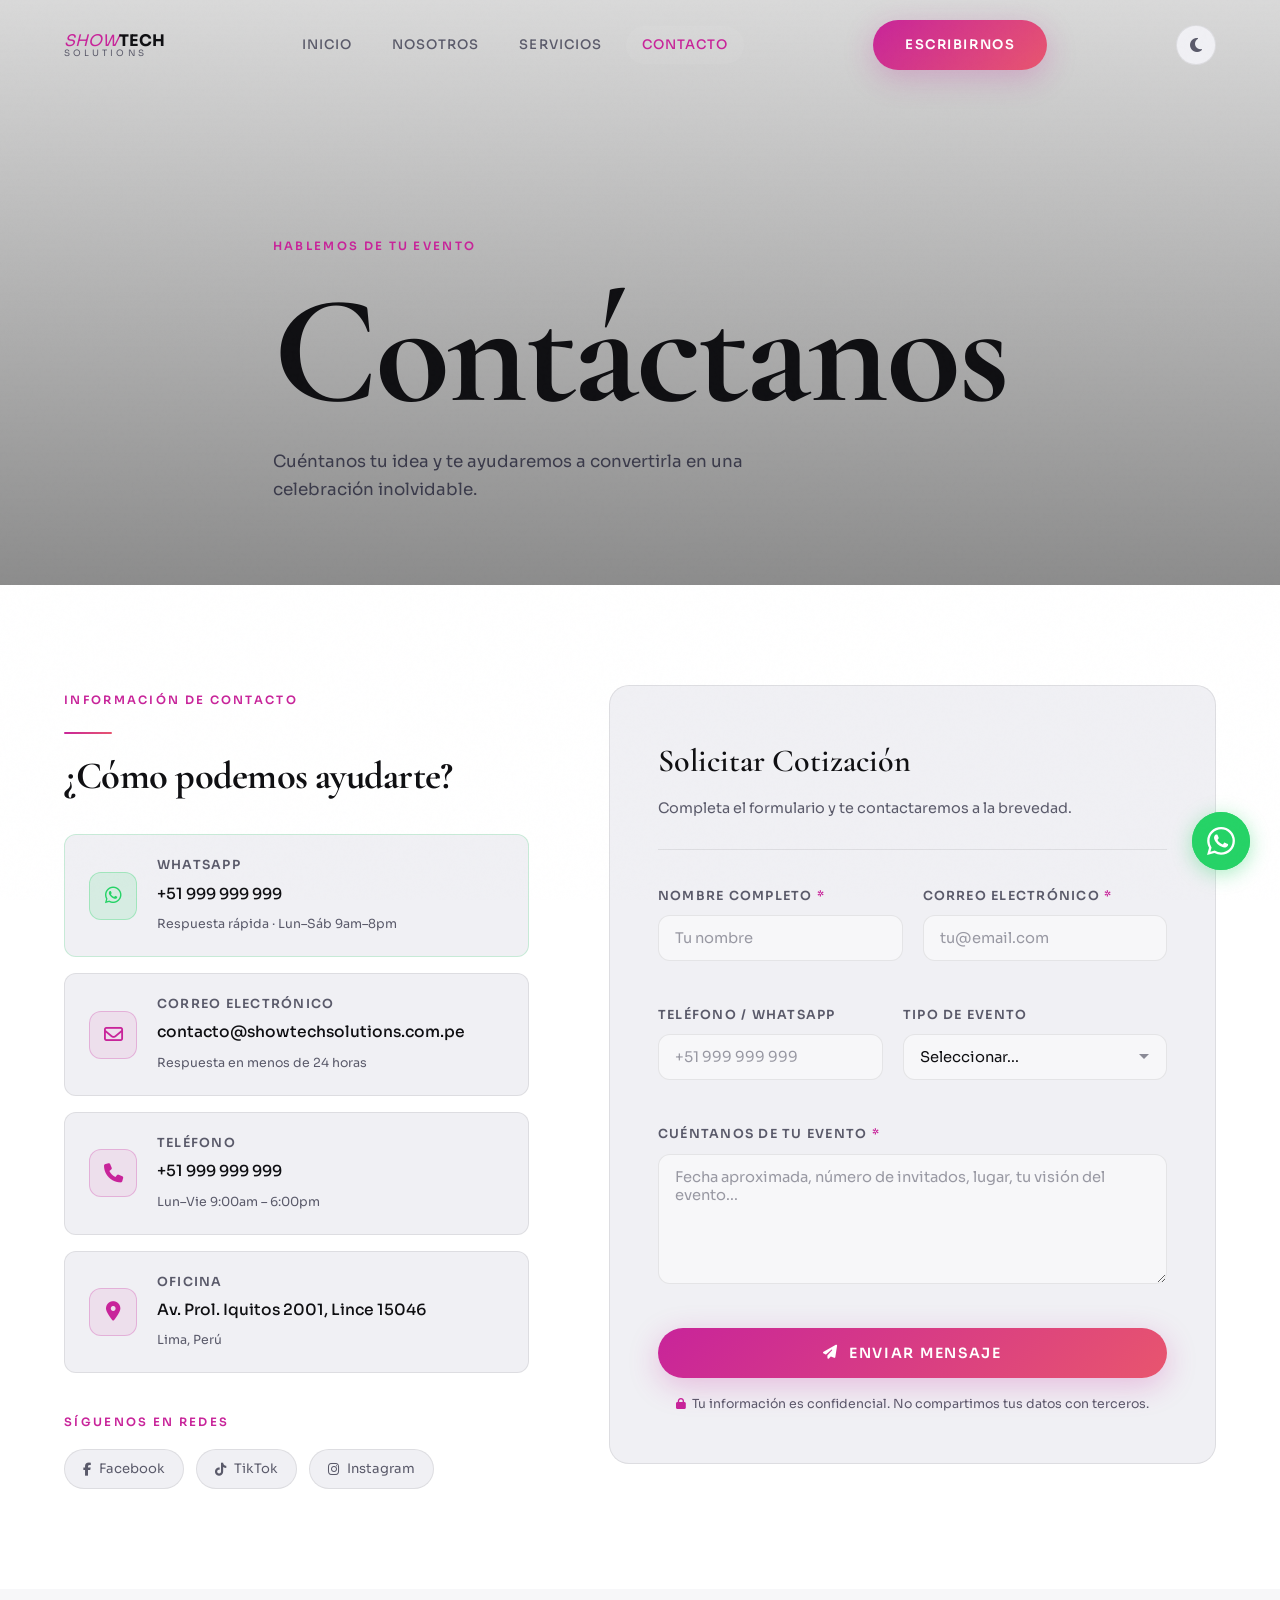
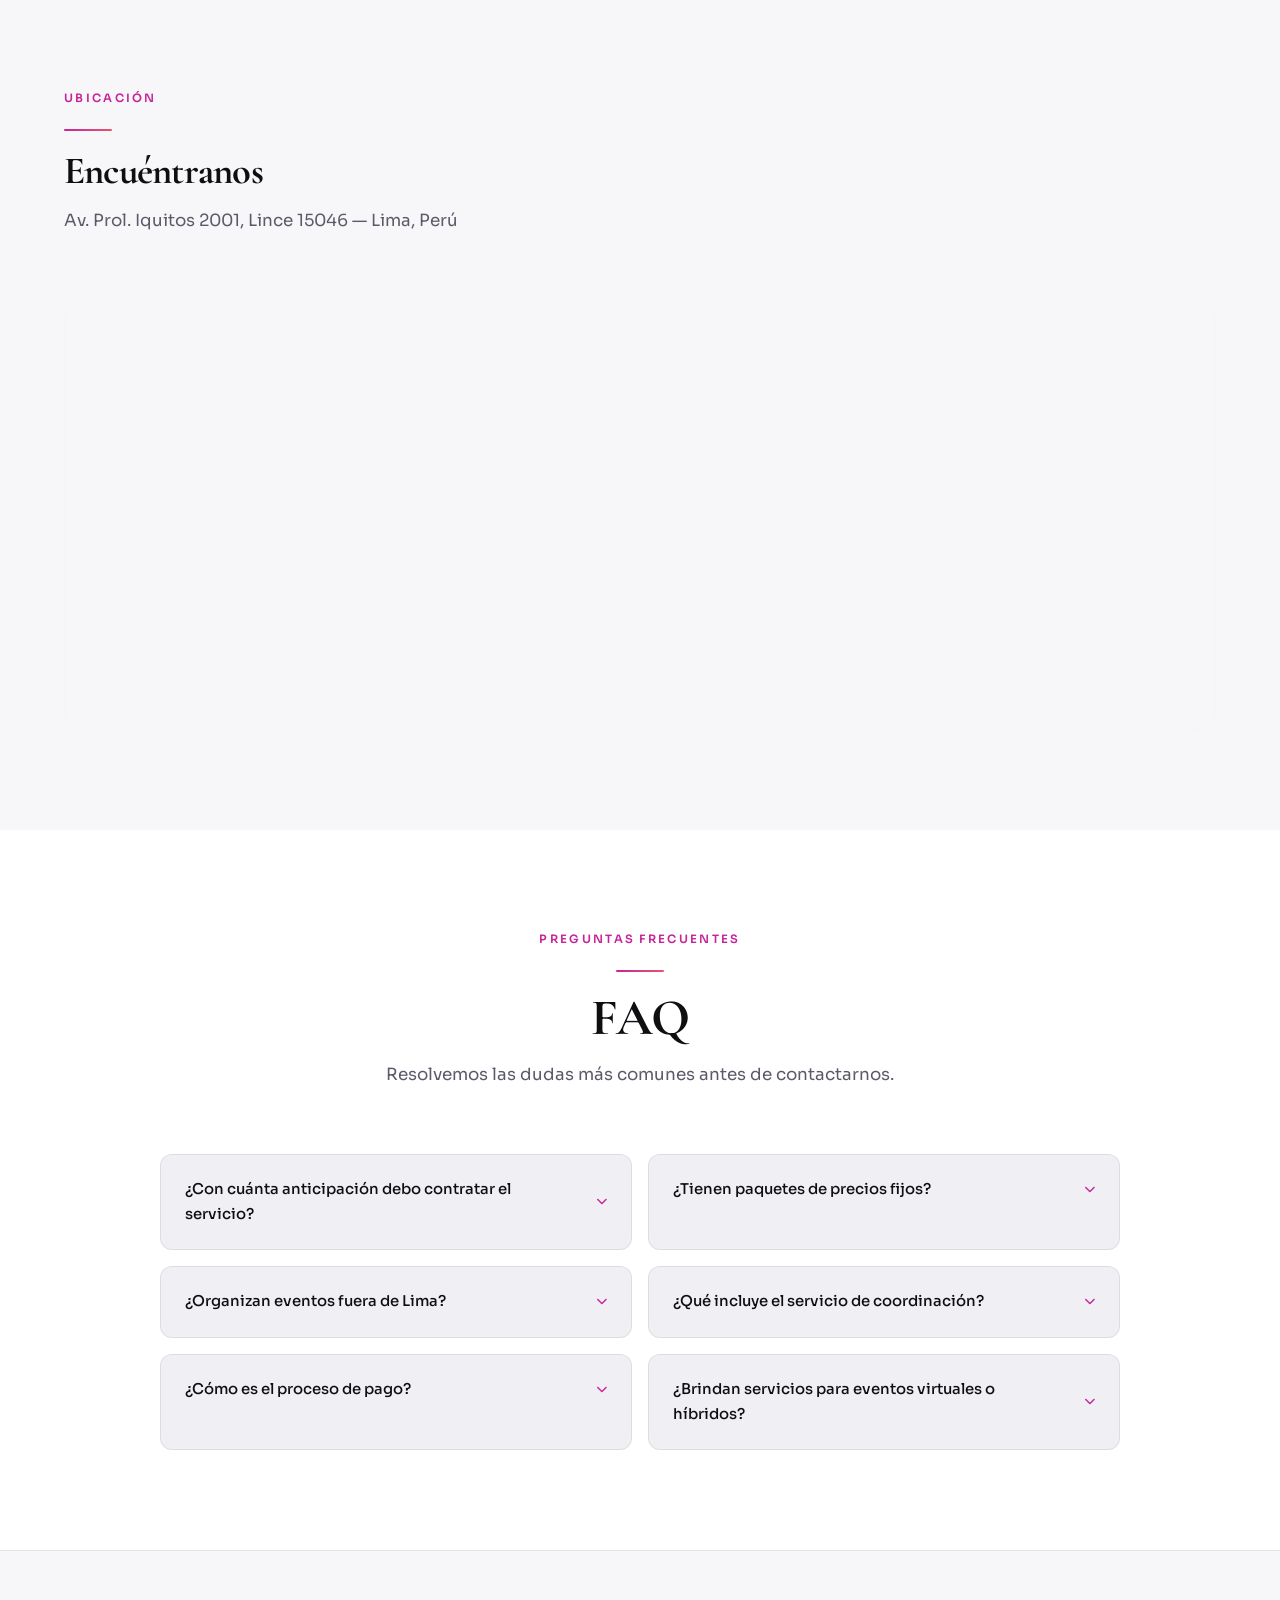
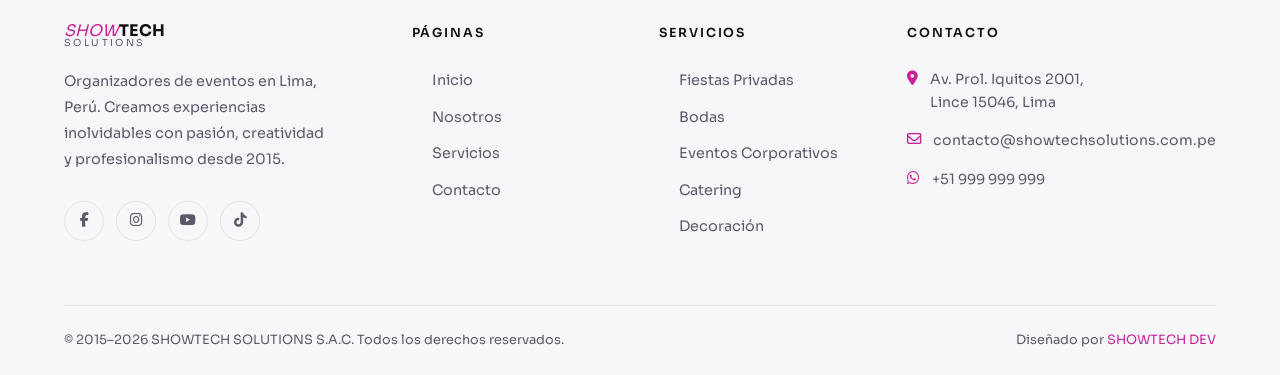
==== commit 9efcda21: "fix "corrgiendo color, tamañano, tipografía, fondos de la página de showtech"" ====
--- a/contacto.html
+++ b/contacto.html
@@ -20,7 +20,7 @@
     <div class="navbar__inner">
       <a href="index.html" class="navbar__logo" aria-label="SHOWTECH SOLUTIONS — Inicio">
         <div class="navbar__logo-text">
-          <span><strong>SHOW</strong>TECH</span>
+          <span><em>SHOW</em><strong>TECH</strong></span>
           <span>SOLUTIONS</span>
         </div>
       </a>
@@ -31,6 +31,9 @@
         <a href="contacto.html" class="navbar__link active">Contacto</a>
       </nav>
       <a href="#contactForm" class="btn btn--primary navbar__cta">Escribirnos</a>
+      <button class="theme-toggle" aria-label="Cambiar tema">
+        <i class="fa-solid fa-moon"></i>
+      </button>
       <button class="navbar__hamburger" aria-label="Abrir menú" aria-expanded="false">
         <span></span><span></span><span></span>
       </button>
@@ -80,9 +83,9 @@
 
               <!-- WhatsApp (prioritario para Lima) -->
               <a href="https://wa.me/51999999999?text=Hola!%20Me%20interesa%20cotizar%20un%20evento."
-                 class="contact-card contact-card--wa"
-                 target="_blank"
-                 rel="noopener">
+                class="contact-card contact-card--wa"
+                target="_blank"
+                rel="noopener">
                 <div class="contact-card__icon">
                   <i class="fa-brands fa-whatsapp"></i>
                 </div>
@@ -97,7 +100,7 @@
 
               <!-- Email -->
               <a href="mailto:contacto@showtechsolutions.com.pe"
-                 class="contact-card">
+                class="contact-card">
                 <div class="contact-card__icon">
                   <i class="fa-regular fa-envelope"></i>
                 </div>
@@ -143,17 +146,13 @@
                   <i class="fa-brands fa-facebook-f"></i>
                   <span>Facebook</span>
                 </a>
+                <a href="#" class="contact-social__link" target="_blank" rel="noopener" aria-label="TikTok">
+                  <i class="fa-brands fa-tiktok"></i>
+                  <span>TikTok</span>
+                </a>
                 <a href="#" class="contact-social__link" target="_blank" rel="noopener" aria-label="Instagram">
                   <i class="fa-brands fa-instagram"></i>
                   <span>Instagram</span>
-                </a>
-                <a href="#" class="contact-social__link" target="_blank" rel="noopener" aria-label="YouTube">
-                  <i class="fa-brands fa-youtube"></i>
-                  <span>YouTube</span>
-                </a>
-                <a href="#" class="contact-social__link" target="_blank" rel="noopener" aria-label="TikTok">
-                  <i class="fa-brands fa-tiktok"></i>
-                  <span>TikTok</span>
                 </a>
               </div>
             </div>
@@ -375,7 +374,7 @@
       <div class="footer__grid">
         <div class="footer__brand">
           <div class="navbar__logo-text">
-            <span style="font-size: 1.2rem;"><strong style="color: var(--brand);">SHOW</strong>TECH</span>
+            <span><em>SHOW</em><strong>TECH</strong></span>
             <span style="font-size: 0.6rem; letter-spacing: 0.25em; color: var(--text-muted);">SOLUTIONS</span>
           </div>
           <p>Organizadores de eventos en Lima, Perú. Creamos experiencias inolvidables con pasión, creatividad y profesionalismo desde 2015.</p>
@@ -429,10 +428,10 @@
   </footer>
 
   <a href="https://wa.me/51999999999?text=Hola!%20Me%20interesa%20cotizar%20un%20evento."
-     class="whatsapp-float"
-     target="_blank"
-     rel="noopener"
-     aria-label="Contactar por WhatsApp">
+    class="whatsapp-float"
+    target="_blank"
+    rel="noopener"
+    aria-label="Contactar por WhatsApp">
     <div class="whatsapp-float__pulse"></div>
     <svg viewBox="0 0 24 24" xmlns="http://www.w3.org/2000/svg">
       <path d="M17.472 14.382c-.297-.149-1.758-.867-2.03-.967-.273-.099-.471-.148-.67.15-.197.297-.767.966-.94 1.164-.173.199-.347.223-.644.075-.297-.15-1.255-.463-2.39-1.475-.883-.788-1.48-1.761-1.653-2.059-.173-.297-.018-.458.13-.606.134-.133.298-.347.446-.52.149-.174.198-.298.298-.497.099-.198.05-.371-.025-.52-.075-.149-.669-1.612-.916-2.207-.242-.579-.487-.5-.669-.51-.173-.008-.371-.01-.57-.01-.198 0-.52.074-.792.372-.272.297-1.04 1.016-1.04 2.479 0 1.462 1.065 2.875 1.213 3.074.149.198 2.096 3.2 5.077 4.487.709.306 1.262.489 1.694.625.712.227 1.36.195 1.871.118.571-.085 1.758-.719 2.006-1.413.248-.694.248-1.289.173-1.413-.074-.124-.272-.198-.57-.347m-5.421 7.403h-.004a9.87 9.87 0 01-5.031-1.378l-.361-.214-3.741.982.998-3.648-.235-.374a9.86 9.86 0 01-1.51-5.26c.001-5.45 4.436-9.884 9.888-9.884 2.64 0 5.122 1.03 6.988 2.898a9.825 9.825 0 012.893 6.994c-.003 5.45-4.437 9.884-9.885 9.884m8.413-18.297A11.815 11.815 0 0012.05 0C5.495 0 .16 5.335.157 11.892c0 2.096.547 4.142 1.588 5.945L.057 24l6.305-1.654a11.882 11.882 0 005.683 1.448h.005c6.554 0 11.89-5.335 11.893-11.893a11.821 11.821 0 00-3.48-8.413z"/>
--- a/css/style.css
+++ b/css/style.css
@@ -1,6 +1,6 @@
 /* =====================================================
-   SHOWTECH SOLUTIONS — CSS Global
-   Estilo: Lujo Cinematográfico
+  SHOWTECH SOLUTIONS — CSS Global
+  Estilo: Lujo Cinematográfico
    ===================================================== */
 
 /* ---------- Google Fonts ---------- */
@@ -8,44 +8,36 @@
 
 /* ---------- CSS Variables ---------- */
 :root {
-  /* Colores base */
-  --bg:          #09090B;
-  --bg-2:        #0F0F12;
-  --bg-card:     #141418;
-  --bg-card-2:   #1C1C22;
-
-  /* Marca */
+  --bg:          #FFFFFF;
+  --bg-2:        #F7F7F9;
+  --bg-card:     #F0F0F4;
+  --bg-card-2:   #E8E8EE;
+
   --brand:       #C8249A;
   --brand-2:     #E8556E;
-  --brand-light: rgba(200, 36, 154, 0.15);
-
-  /* Gradientes */
+  --brand-light: rgba(200, 36, 154, 0.08);
+
   --grad-brand:  linear-gradient(135deg, #C8249A 0%, #E8556E 100%);
-  --grad-hero:   linear-gradient(170deg, rgba(9,9,11,0) 40%, rgba(9,9,11,0.95) 100%);
-  --grad-card:   linear-gradient(180deg, transparent 50%, rgba(9,9,11,0.9) 100%);
-
-  /* Tipografía */
-  --text:        #F5F0F0;
-  --text-muted:  #8A8A96;
-  --text-soft:   #C2BFBF;
-
-  /* Bordes */
-  --border:      rgba(255, 255, 255, 0.07);
-  --border-2:    rgba(200, 36, 154, 0.3);
-
-  /* Sombras */
-  --shadow-sm:   0 2px 12px rgba(0,0,0,0.4);
-  --shadow-md:   0 8px 40px rgba(0,0,0,0.6);
-  --shadow-lg:   0 20px 80px rgba(0,0,0,0.8);
-  --shadow-brand:0 8px 30px rgba(200,36,154,0.3);
-
-  /* Espaciado */
+  --grad-hero:   linear-gradient(170deg, rgba(255,255,255,0) 40%, rgba(255,255,255,0.95) 100%);
+  --grad-card:   linear-gradient(180deg, transparent 50%, rgba(255,255,255,0.9) 100%);
+
+  --text:        #0F0F12;
+  --text-muted:  #5A5A6A;
+  --text-soft:   #3A3A4A;
+
+  --border:      rgba(0, 0, 0, 0.08);
+  --border-2:    rgba(200, 36, 154, 0.25);
+
+  --shadow-sm:   0 2px 12px rgba(0,0,0,0.08);
+  --shadow-md:   0 8px 40px rgba(0,0,0,0.12);
+  --shadow-lg:   0 20px 80px rgba(0,0,0,0.15);
+  --shadow-brand:0 8px 30px rgba(200,36,154,0.25);
+
   --section-py:  100px;
   --container:   1200px;
   --radius:      12px;
   --radius-lg:   20px;
 
-  /* Transiciones */
   --ease:        cubic-bezier(0.25, 0.46, 0.45, 0.94);
   --ease-out:    cubic-bezier(0.16, 1, 0.3, 1);
   --duration:    0.4s;
@@ -293,20 +285,19 @@
   line-height: 1;
 }
 
-.navbar__logo-text span:first-child {
-  font-family: 'Sora', sans-serif;
-  font-size: 1.1rem;
-  font-weight: 700;
-  letter-spacing: 0.05em;
+.navbar__logo-text span:first-child em {
+  font-style: italic;
+  color: var(--brand);
 }
 
 .navbar__logo-text span:first-child strong {
-  color: var(--brand);
+  font-style: normal;
+  color: var(--text);  /* TECH en oscuro */
 }
 
 .navbar__logo-text span:last-child {
   font-size: 0.55rem;
-  letter-spacing: 0.25em;
+  letter-spacing: 0.35em;   /* ← más espaciado */
   text-transform: uppercase;
   color: var(--text-muted);
 }
@@ -443,11 +434,15 @@
 /* ---------- Page Hero ---------- */
 .page-hero {
   position: relative;
-  min-height: 55vh;
+  min-height: 65vh;        
   display: flex;
   align-items: flex-end;
   overflow: hidden;
-  padding: 120px 0 60px;
+  padding: 140px 0 80px;  
+}
+
+.page-hero__content h1 {
+  font-size: clamp(5rem, 12vw, 10rem);
 }
 
 .page-hero__bg {
@@ -455,20 +450,16 @@
   inset: 0;
   background-size: cover;
   background-position: center;
-  filter: brightness(0.35);
+  filter: brightness(0.55);  /* ← era 0.35, ahora más claro */
   transform: scale(1.05);
   transition: transform 8s ease;
-}
-
-.page-hero:hover .page-hero__bg {
-  transform: scale(1.0);
 }
 
 .page-hero::after {
   content: '';
   position: absolute;
   inset: 0;
-  background: linear-gradient(180deg, rgba(9,9,11,0.2) 0%, rgba(9,9,11,0.7) 100%);
+  background: linear-gradient(180deg, rgba(0,0,0,0.15) 0%, rgba(0,0,0,0.45) 100%);
 }
 
 .page-hero__content {
@@ -944,6 +935,36 @@
     display: flex;
   }
 
+/* Navbar en modo claro (default) */
+.navbar.scrolled {
+  background: rgba(255, 255, 255, 0.88);
+  backdrop-filter: blur(20px);
+  -webkit-backdrop-filter: blur(20px);
+  border-bottom: 1px solid var(--border);
+}
+
+/* Navbar en modo oscuro */
+[data-theme="dark"] .navbar.scrolled {
+  background: rgba(9, 9, 11, 0.88);
+  border-bottom: 1px solid rgba(255,255,255,0.07);
+}
+
+/* Links de navbar en claro se ven bien */
+[data-theme="dark"] .navbar__link {
+  color: rgba(255,255,255,0.6);
+}
+
+[data-theme="dark"] .navbar__link:hover,
+[data-theme="dark"] .navbar__link.active {
+  color: #fff;
+  background: rgba(255,255,255,0.06);
+}
+
+/* Logo en modo oscuro */
+[data-theme="dark"] .navbar__logo-text span:first-child strong {
+  color: #F5F0F0;
+}
+
   .stats {
     grid-template-columns: 1fr 1fr;
   }
@@ -987,3 +1008,41 @@
     right: 20px;
   }
 }
+
+/* -------- Dark mode override -------- */
+[data-theme="dark"] {
+  --bg:          #09090B;
+  --bg-2:        #0F0F12;
+  --bg-card:     #141418;
+  --bg-card-2:   #1C1C22;
+  --text:        #F5F0F0;
+  --text-muted:  #8A8A96;
+  --text-soft:   #C2BFBF;
+  --border:      rgba(255, 255, 255, 0.07);
+  --shadow-sm:   0 2px 12px rgba(0,0,0,0.4);
+  --shadow-md:   0 8px 40px rgba(0,0,0,0.6);
+  --shadow-lg:   0 20px 80px rgba(0,0,0,0.8);
+}
+
+/* Botón toggle */
+.theme-toggle {
+  width: 40px;
+  height: 40px;
+  border-radius: 50%;
+  background: var(--bg-card);
+  border: 1px solid var(--border);
+  display: flex;
+  align-items: center;
+  justify-content: center;
+  cursor: pointer;
+  color: var(--text-muted);
+  font-size: 1rem;
+  transition: all var(--duration) var(--ease);
+  margin-left: 8px;
+}
+
+.theme-toggle:hover {
+  border-color: var(--brand);
+  color: var(--brand);
+  background: var(--brand-light);
+}
--- a/css/contacto.css
+++ b/css/contacto.css
@@ -1,12 +1,6 @@
 /* =====================================================
-   SHOWTECH SOLUTIONS — contacto.css
+  SHOWTECH SOLUTIONS — contacto.css
    ===================================================== */
-
-/* Hero */
-.contacto-hero .page-hero__bg {
-  filter: brightness(0.2);
-}
-
 /* -------- Contact Main Grid -------- */
 .contact-main__grid {
   display: grid;
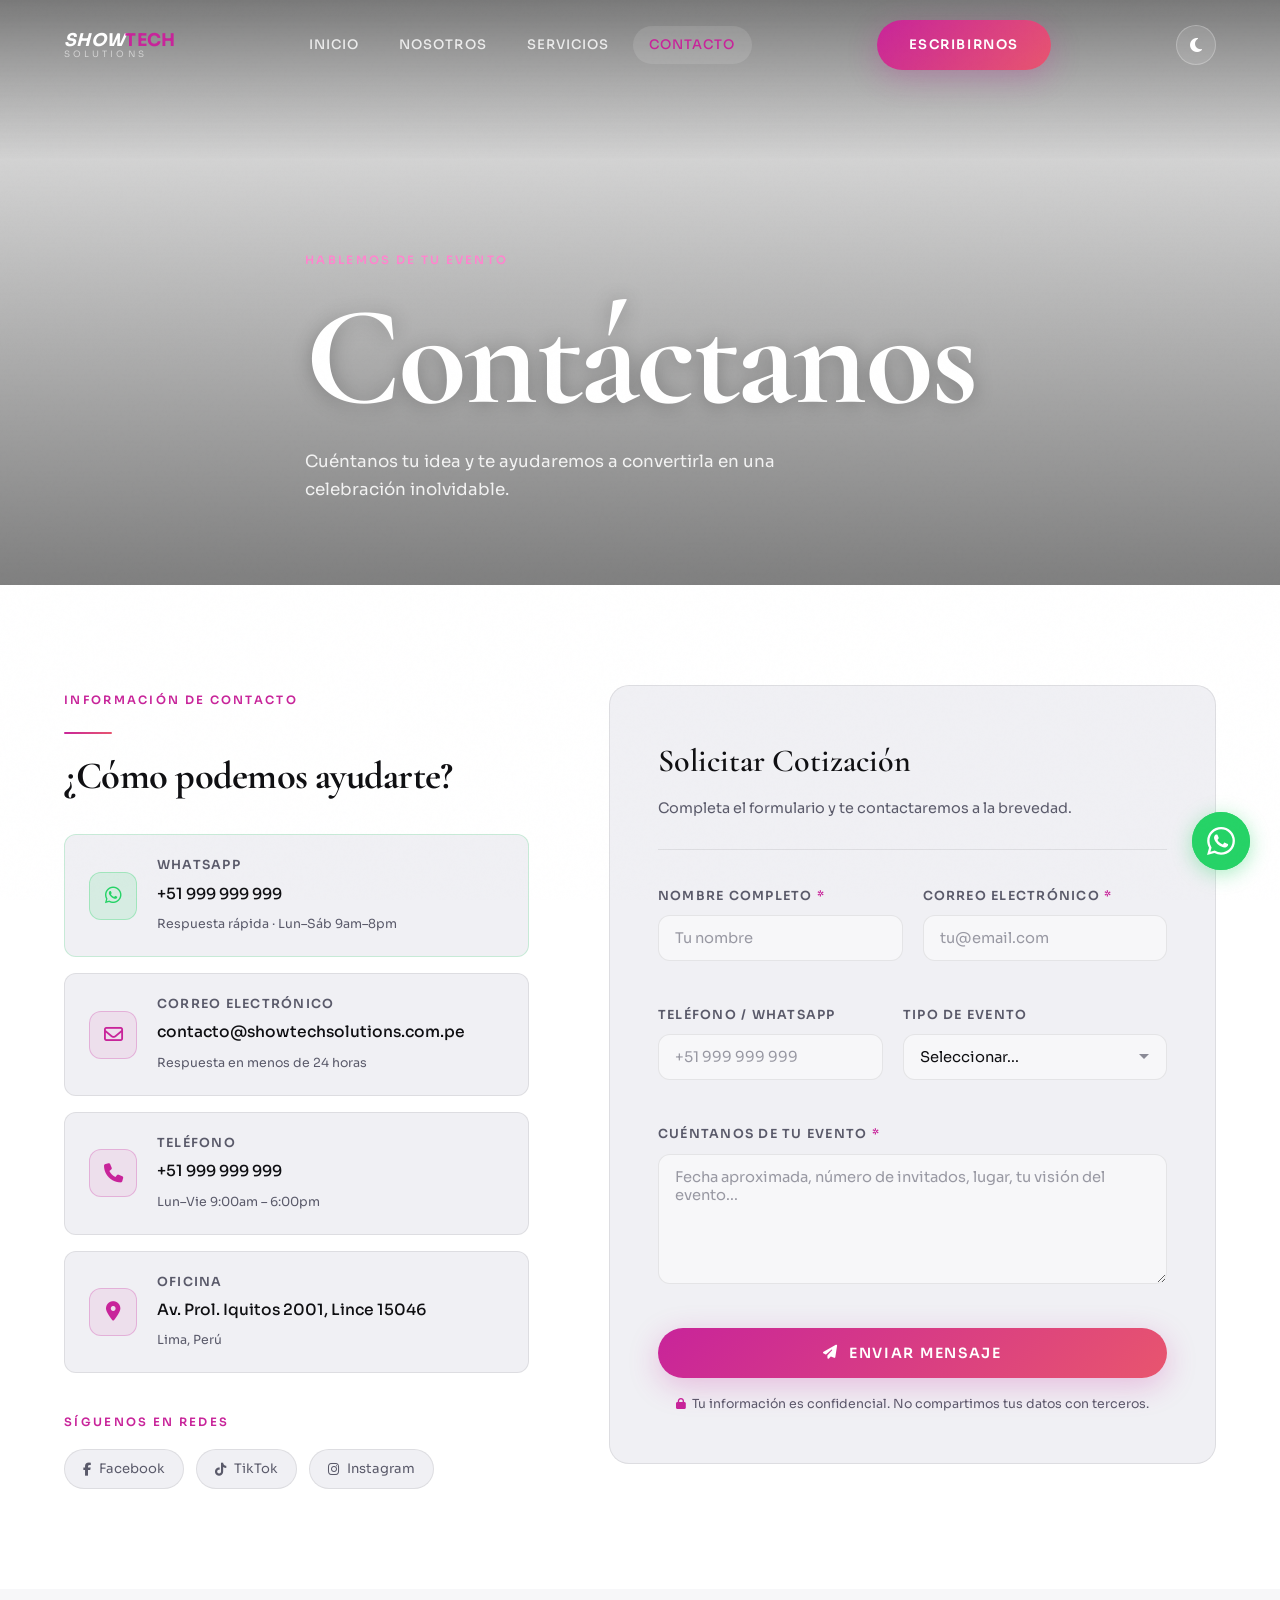
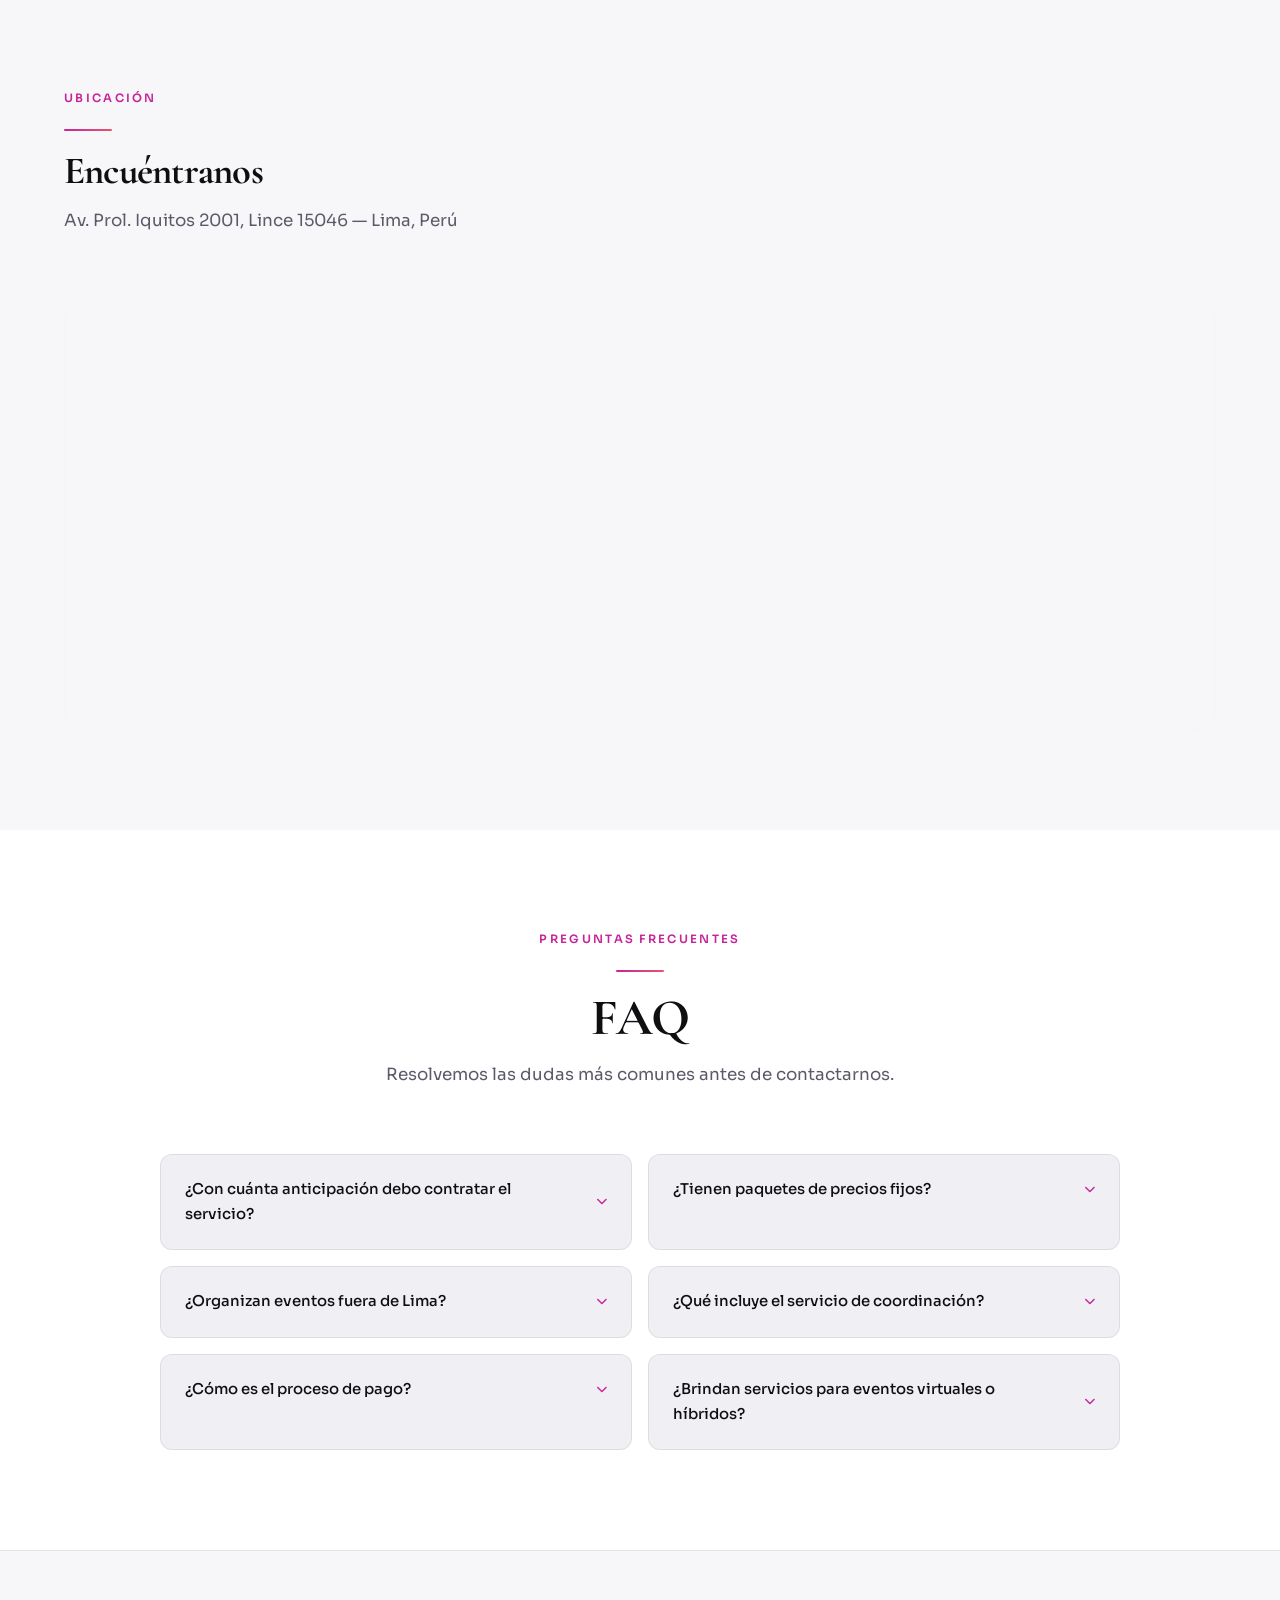
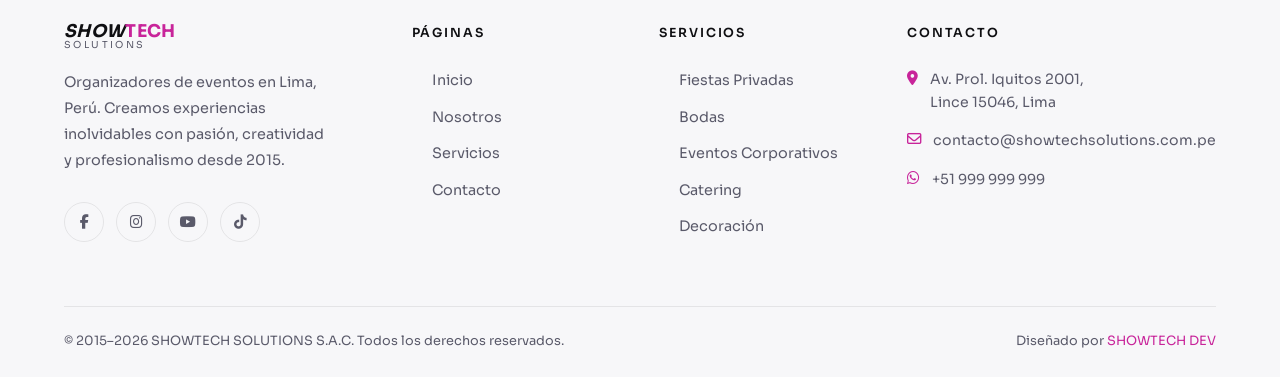
==== commit 125b0b67: "fix "arreglando tonos de colores de la letras"" ====
--- a/contacto.html
+++ b/contacto.html
@@ -58,7 +58,7 @@
       <div class="container page-hero__content">
         <span class="tag-label reveal">Hablemos de tu evento</span>
         <h1 class="display display--lg reveal reveal--d1" style="margin-top: 12px;">Contáctanos</h1>
-        <p class="reveal reveal--d2" style="color: var(--text-soft); font-size: 1.05rem; margin-top: 16px; max-width: 500px;">
+        <p class="reveal reveal--d2" style="font-size: 1.05rem; margin-top: 16px; max-width: 500px;">
           Cuéntanos tu idea y te ayudaremos a convertirla en una celebración inolvidable.
         </p>
       </div>
--- a/css/style.css
+++ b/css/style.css
@@ -1,12 +1,10 @@
 /* =====================================================
-  SHOWTECH SOLUTIONS — CSS Global
-  Estilo: Lujo Cinematográfico
+   SHOWTECH SOLUTIONS — CSS Global
    ===================================================== */
 
-/* ---------- Google Fonts ---------- */
 @import url('https://fonts.googleapis.com/css2?family=Cormorant+Garamond:ital,wght@0,300;0,400;0,600;0,700;1,300;1,400&family=Sora:wght@300;400;500;600&display=swap');
 
-/* ---------- CSS Variables ---------- */
+/* ---------- Variables modo CLARO (default) ---------- */
 :root {
   --bg:          #FFFFFF;
   --bg-2:        #F7F7F9;
@@ -41,6 +39,22 @@
   --ease:        cubic-bezier(0.25, 0.46, 0.45, 0.94);
   --ease-out:    cubic-bezier(0.16, 1, 0.3, 1);
   --duration:    0.4s;
+}
+
+/* ---------- Variables modo OSCURO ---------- */
+[data-theme="dark"] {
+  --bg:          #09090B;
+  --bg-2:        #0F0F12;
+  --bg-card:     #141418;
+  --bg-card-2:   #1C1C22;
+  --text:        #F5F0F0;
+  --text-muted:  #8A8A96;
+  --text-soft:   #C2BFBF;
+  --border:      rgba(255, 255, 255, 0.07);
+  --border-2:    rgba(200, 36, 154, 0.3);
+  --shadow-sm:   0 2px 12px rgba(0,0,0,0.4);
+  --shadow-md:   0 8px 40px rgba(0,0,0,0.6);
+  --shadow-lg:   0 20px 80px rgba(0,0,0,0.8);
 }
 
 /* ---------- Reset & Base ---------- */
@@ -64,48 +78,12 @@
   -webkit-font-smoothing: antialiased;
 }
 
-img {
-  max-width: 100%;
-  display: block;
-}
-
-a {
-  text-decoration: none;
-  color: inherit;
-  transition: color var(--duration) var(--ease);
-}
-
-ul, ol {
-  list-style: none;
-}
-
-button {
-  cursor: pointer;
-  font-family: inherit;
-  border: none;
-  background: none;
-}
-
-/* ---------- Utilidades ---------- */
-.container {
-  max-width: var(--container);
-  margin: 0 auto;
-  padding: 0 24px;
-}
-
-.section {
-  padding: var(--section-py) 0;
-}
-
-.section--dark {
-  background: var(--bg-2);
-}
-
-.section--card {
-  background: var(--bg-card);
-}
-
-/* ---------- Grain Overlay Global ---------- */
+img  { max-width: 100%; display: block; }
+a    { text-decoration: none; color: inherit; transition: color var(--duration) var(--ease); }
+ul, ol { list-style: none; }
+button { cursor: pointer; font-family: inherit; border: none; background: none; }
+
+/* ---------- Grain overlay ---------- */
 body::before {
   content: '';
   position: fixed;
@@ -116,6 +94,17 @@
   opacity: 0.4;
 }
 
+/* ---------- Utilidades ---------- */
+.container {
+  max-width: var(--container);
+  margin: 0 auto;
+  padding: 0 24px;
+}
+
+.section        { padding: var(--section-py) 0; }
+.section--dark  { background: var(--bg-2); }
+.section--card  { background: var(--bg-card); }
+
 /* ---------- Tipografía ---------- */
 .display {
   font-family: 'Cormorant Garamond', serif;
@@ -124,21 +113,10 @@
   letter-spacing: -0.02em;
 }
 
-.display--xl {
-  font-size: clamp(3rem, 8vw, 7.5rem);
-}
-
-.display--lg {
-  font-size: clamp(2.5rem, 6vw, 5.5rem);
-}
-
-.display--md {
-  font-size: clamp(2rem, 4vw, 3.8rem);
-}
-
-.display--sm {
-  font-size: clamp(1.5rem, 3vw, 2.5rem);
-}
+.display--xl  { font-size: clamp(3rem,   8vw,  7.5rem); }
+.display--lg  { font-size: clamp(2.5rem, 6vw,  5.5rem); }
+.display--md  { font-size: clamp(2rem,   4vw,  3.8rem); }
+.display--sm  { font-size: clamp(1.5rem, 3vw,  2.5rem); }
 
 .tag-label {
   font-size: 0.72rem;
@@ -148,12 +126,14 @@
   color: var(--brand);
 }
 
-.text-muted {
-  color: var(--text-muted);
-}
-
-.text-soft {
-  color: var(--text-soft);
+.text-muted { color: var(--text-muted); }
+.text-soft  { color: var(--text-soft);  }
+
+.grad-text {
+  background: var(--grad-brand);
+  -webkit-background-clip: text;
+  -webkit-text-fill-color: transparent;
+  background-clip: text;
 }
 
 /* ---------- Botones ---------- */
@@ -182,9 +162,7 @@
   transition: transform 0.3s var(--ease);
 }
 
-.btn:hover::before {
-  transform: scaleX(1);
-}
+.btn:hover::before { transform: scaleX(1); }
 
 .btn--primary {
   background: var(--grad-brand);
@@ -229,35 +207,100 @@
   transition: transform 0.3s var(--ease);
 }
 
-.btn--ghost:hover::after {
-  transform: scaleX(1);
-}
-
-.btn--ghost:hover {
-  transform: none;
-}
-
-/* ---------- Navbar ---------- */
+.btn--ghost:hover::after { transform: scaleX(1); }
+.btn--ghost:hover        { transform: none; }
+
+/* ============================================================
+   NAVBAR
+   ============================================================ */
+
 .navbar {
   position: fixed;
-  top: 0;
-  left: 0;
-  right: 0;
+  top: 0; left: 0; right: 0;
   z-index: 1000;
   padding: 20px 0;
   transition: background var(--duration) var(--ease),
-              padding var(--duration) var(--ease),
+              padding   var(--duration) var(--ease),
               backdrop-filter var(--duration);
 }
 
+/* ── Navbar transparente (top de página): siempre sobre imagen oscura ── */
+.navbar:not(.scrolled) .navbar__link {
+  color: rgba(255,255,255,0.82);
+}
+
+.navbar:not(.scrolled) .navbar__link:hover,
+.navbar:not(.scrolled) .navbar__link.active {
+  color: #fff;
+  background: rgba(255,255,255,0.12);
+}
+
+.navbar:not(.scrolled) .navbar__link.active {
+  color: var(--brand);
+}
+
+/* Logo en transparente: siempre blanco */
+.navbar:not(.scrolled) .navbar__logo-text span:first-child em     { color: #fff; }
+.navbar:not(.scrolled) .navbar__logo-text span:first-child strong { color: var(--brand); }
+.navbar:not(.scrolled) .navbar__logo-text span:last-child         { color: rgba(255,255,255,0.55); }
+
+/* Hamburger en transparente */
+.navbar:not(.scrolled) .navbar__hamburger span { background: #fff; }
+
+/* Toggle en transparente */
+.navbar:not(.scrolled) .theme-toggle {
+  background: rgba(255,255,255,0.12);
+  border-color: rgba(255,255,255,0.25);
+  color: #fff;
+}
+
+/* ── Navbar scrolled MODO CLARO ── */
 .navbar.scrolled {
-  background: rgba(9, 9, 11, 0.85);
+  background: rgba(255,255,255,0.93);
   backdrop-filter: blur(20px);
   -webkit-backdrop-filter: blur(20px);
-  padding: 14px 0;
-  border-bottom: 1px solid var(--border);
-}
-
+  padding: 12px 0;
+  border-bottom: 1px solid rgba(0,0,0,0.08);
+}
+
+.navbar.scrolled .navbar__link         { color: var(--text-muted); }
+.navbar.scrolled .navbar__link:hover   { color: var(--text); background: rgba(0,0,0,0.05); }
+.navbar.scrolled .navbar__link.active  { color: var(--brand); background: var(--brand-light); }
+
+/* Logo scrolled claro */
+.navbar.scrolled .navbar__logo-text span:first-child em     { color: #0F0F12; }
+.navbar.scrolled .navbar__logo-text span:first-child strong { color: var(--brand); }
+.navbar.scrolled .navbar__logo-text span:last-child         { color: var(--text-muted); }
+
+/* Hamburger scrolled claro */
+.navbar.scrolled .navbar__hamburger span { background: var(--text); }
+
+/* Toggle scrolled claro */
+.navbar.scrolled .theme-toggle {
+  background: var(--bg-card);
+  border-color: var(--border);
+  color: var(--text-muted);
+}
+
+/* ── Navbar scrolled MODO OSCURO ── */
+[data-theme="dark"] .navbar.scrolled {
+  background: rgba(9,9,11,0.92);
+  border-bottom: 1px solid rgba(255,255,255,0.07);
+}
+
+[data-theme="dark"] .navbar.scrolled .navbar__link        { color: rgba(255,255,255,0.6); }
+[data-theme="dark"] .navbar.scrolled .navbar__link:hover  { color: #fff; background: rgba(255,255,255,0.06); }
+[data-theme="dark"] .navbar.scrolled .navbar__link.active { color: var(--brand); }
+
+/* Logo scrolled oscuro */
+[data-theme="dark"] .navbar.scrolled .navbar__logo-text span:first-child em     { color: #F5F0F0; }
+[data-theme="dark"] .navbar.scrolled .navbar__logo-text span:first-child strong { color: var(--brand); }
+[data-theme="dark"] .navbar.scrolled .navbar__logo-text span:last-child         { color: var(--text-muted); }
+
+/* Hamburger scrolled oscuro */
+[data-theme="dark"] .navbar.scrolled .navbar__hamburger span { background: #F5F0F0; }
+
+/* ── Estructura interna navbar ── */
 .navbar__inner {
   display: flex;
   align-items: center;
@@ -273,35 +316,40 @@
   gap: 10px;
 }
 
-.navbar__logo img {
-  height: 36px;
-  width: auto;
-}
-
-/* Logo text fallback si no hay imagen */
+.navbar__logo img { height: 36px; width: auto; }
+
+/* Logo texto */
 .navbar__logo-text {
   display: flex;
   flex-direction: column;
   line-height: 1;
 }
 
+/* SHOW: cursiva, color cambia según estado (ver reglas arriba) */
 .navbar__logo-text span:first-child em {
   font-style: italic;
-  color: var(--brand);
-}
-
+}
+
+/* TECH: siempre rosa */
 .navbar__logo-text span:first-child strong {
   font-style: normal;
-  color: var(--text);  /* TECH en oscuro */
+  color: var(--brand);
+}
+
+.navbar__logo-text span:first-child {
+  font-family: 'Sora', sans-serif;
+  font-size: 1.1rem;
+  font-weight: 700;
+  letter-spacing: 0.02em;
 }
 
 .navbar__logo-text span:last-child {
   font-size: 0.55rem;
-  letter-spacing: 0.35em;   /* ← más espaciado */
+  letter-spacing: 0.35em;
   text-transform: uppercase;
-  color: var(--text-muted);
-}
-
+}
+
+/* Nav links */
 .navbar__nav {
   display: flex;
   align-items: center;
@@ -313,27 +361,14 @@
   font-weight: 500;
   letter-spacing: 0.08em;
   text-transform: uppercase;
-  color: var(--text-muted);
   padding: 8px 16px;
   border-radius: 999px;
   transition: all var(--duration) var(--ease);
 }
 
-.navbar__link:hover,
-.navbar__link.active {
-  color: var(--text);
-  background: rgba(255,255,255,0.06);
-}
-
-.navbar__link.active {
-  color: var(--brand);
-}
-
-.navbar__cta {
-  margin-left: 8px;
-}
-
-/* Hamburger */
+.navbar__cta { margin-left: 8px; }
+
+/* ── Hamburger ── */
 .navbar__hamburger {
   display: none;
   flex-direction: column;
@@ -344,81 +379,57 @@
   transition: background var(--duration);
 }
 
-.navbar__hamburger:hover {
-  background: var(--bg-card);
-}
+.navbar__hamburger:hover { background: var(--bg-card); }
 
 .navbar__hamburger span {
   display: block;
   width: 24px;
   height: 2px;
-  background: var(--text);
   border-radius: 2px;
   transition: all var(--duration) var(--ease);
 }
 
-.navbar__hamburger.open span:nth-child(1) {
-  transform: translateY(7px) rotate(45deg);
-}
-
-.navbar__hamburger.open span:nth-child(2) {
-  opacity: 0;
-  transform: scaleX(0);
-}
-
-.navbar__hamburger.open span:nth-child(3) {
-  transform: translateY(-7px) rotate(-45deg);
-}
-
-/* Mobile menu */
+.navbar__hamburger.open span:nth-child(1) { transform: translateY(7px) rotate(45deg); }
+.navbar__hamburger.open span:nth-child(2) { opacity: 0; transform: scaleX(0); }
+.navbar__hamburger.open span:nth-child(3) { transform: translateY(-7px) rotate(-45deg); }
+
+/* ── Mobile menu ── */
 .navbar__mobile {
   display: none;
   position: fixed;
   inset: 0;
-  top: 0;
   background: rgba(9,9,11,0.97);
   backdrop-filter: blur(20px);
   z-index: 999;
   flex-direction: column;
   align-items: center;
   justify-content: center;
-  gap: 0;
   transform: translateY(-100%);
   transition: transform 0.5s var(--ease-out);
 }
 
-.navbar__mobile.open {
-  transform: translateY(0);
-}
+.navbar__mobile.open { transform: translateY(0); }
 
 .navbar__mobile a {
   font-family: 'Cormorant Garamond', serif;
   font-size: clamp(2.5rem, 8vw, 4.5rem);
   font-weight: 300;
-  color: var(--text-muted);
+  color: rgba(255,255,255,0.5);
   padding: 12px 40px;
   transition: all 0.3s var(--ease);
-  letter-spacing: -0.01em;
 }
 
 .navbar__mobile a:hover,
-.navbar__mobile a.active {
-  color: var(--text);
-}
-
-.navbar__mobile a.active {
-  font-style: italic;
-}
+.navbar__mobile a.active { color: #fff; }
+.navbar__mobile a.active { font-style: italic; }
 
 .navbar__mobile-close {
   position: absolute;
-  top: 24px;
-  right: 24px;
+  top: 24px; right: 24px;
   font-size: 1.5rem;
-  color: var(--text-muted);
+  color: rgba(255,255,255,0.5);
   cursor: pointer;
-  width: 44px;
-  height: 44px;
+  width: 44px; height: 44px;
   display: flex;
   align-items: center;
   justify-content: center;
@@ -426,23 +437,40 @@
   transition: all var(--duration);
 }
 
-.navbar__mobile-close:hover {
-  background: var(--bg-card);
-  color: var(--text);
-}
-
-/* ---------- Page Hero ---------- */
+.navbar__mobile-close:hover { background: rgba(255,255,255,0.1); color: #fff; }
+
+/* ── Toggle tema ── */
+.theme-toggle {
+  width: 40px;
+  height: 40px;
+  border-radius: 50%;
+  display: flex;
+  align-items: center;
+  justify-content: center;
+  cursor: pointer;
+  font-size: 1rem;
+  transition: all var(--duration) var(--ease);
+  margin-left: 8px;
+  border: 1px solid transparent;
+}
+
+.theme-toggle:hover {
+  border-color: var(--brand);
+  color: var(--brand);
+  background: var(--brand-light);
+}
+
+/* ============================================================
+   PAGE HERO (Nosotros, Servicios, Contacto)
+   ============================================================ */
+
 .page-hero {
   position: relative;
-  min-height: 65vh;        
+  min-height: 65vh;
   display: flex;
   align-items: flex-end;
   overflow: hidden;
-  padding: 140px 0 80px;  
-}
-
-.page-hero__content h1 {
-  font-size: clamp(5rem, 12vw, 10rem);
+  padding: 140px 0 80px;
 }
 
 .page-hero__bg {
@@ -450,40 +478,66 @@
   inset: 0;
   background-size: cover;
   background-position: center;
-  filter: brightness(0.55);  /* ← era 0.35, ahora más claro */
+  filter: brightness(0.55);
   transform: scale(1.05);
   transition: transform 8s ease;
+}
+
+.page-hero:hover .page-hero__bg { transform: scale(1.0); }
+
+/* Overlay doble: gradiente superior para navbar + inferior para texto */
+.page-hero::before {
+  content: '';
+  position: absolute;
+  top: 0; left: 0; right: 0;
+  height: 160px;
+  background: linear-gradient(180deg, rgba(0,0,0,0.5) 0%, transparent 100%);
+  z-index: 1;
+  pointer-events: none;
 }
 
 .page-hero::after {
   content: '';
   position: absolute;
   inset: 0;
-  background: linear-gradient(180deg, rgba(0,0,0,0.15) 0%, rgba(0,0,0,0.45) 100%);
+  background: linear-gradient(180deg, rgba(0,0,0,0.05) 0%, rgba(0,0,0,0.5) 100%);
+  z-index: 0;
 }
 
 .page-hero__content {
   position: relative;
-  z-index: 1;
-}
-
-/* ---------- Section Header ---------- */
-.section-header {
-  margin-bottom: 64px;
-}
-
-.section-header--center {
-  text-align: center;
-}
-
-.section-header .tag-label {
-  margin-bottom: 16px;
-  display: block;
-}
-
-.section-header h2 {
-  margin-bottom: 16px;
-}
+  z-index: 2;
+}
+
+/* Todo el contenido del hero siempre blanco — fondo siempre oscuro */
+.page-hero__content * {
+  color: rgba(255, 255, 255, 0.88);
+}
+
+/* Excepciones específicas dentro del hero */
+.page-hero__content h1 {
+  font-size: clamp(4.5rem, 11vw, 9rem);
+  color: #ffffff;
+  text-shadow: 0 2px 20px rgba(0,0,0,0.25);
+}
+
+.page-hero__content .tag-label {
+  color: #FF85CE;   /* rosa claro, legible sobre oscuro */
+}
+
+.page-hero__content .divider {
+  background: var(--grad-brand);
+}
+
+/* ============================================================
+   SECTION HEADER
+   ============================================================ */
+
+.section-header          { margin-bottom: 64px; }
+.section-header--center  { text-align: center; }
+
+.section-header .tag-label { margin-bottom: 16px; display: block; }
+.section-header h2          { margin-bottom: 16px; }
 
 .section-header p {
   color: var(--text-muted);
@@ -491,24 +545,19 @@
   max-width: 560px;
 }
 
-.section-header--center p {
-  margin: 0 auto;
-}
+.section-header--center p { margin: 0 auto; }
 
 /* ---------- Divider ---------- */
 .divider {
-  width: 48px;
-  height: 2px;
+  width: 48px; height: 2px;
   background: var(--grad-brand);
   margin: 20px 0;
   border-radius: 2px;
 }
 
-.divider--center {
-  margin: 20px auto;
-}
-
-/* ---------- Cards ---------- */
+.divider--center { margin: 20px auto; }
+
+/* ---------- Cards base ---------- */
 .card {
   background: var(--bg-card);
   border: 1px solid var(--border);
@@ -523,7 +572,10 @@
   box-shadow: var(--shadow-lg);
 }
 
-/* ---------- Stats Strip ---------- */
+/* ============================================================
+   STATS STRIP
+   ============================================================ */
+
 .stats {
   display: grid;
   grid-template-columns: repeat(4, 1fr);
@@ -540,9 +592,7 @@
   transition: background var(--duration);
 }
 
-.stat:hover {
-  background: var(--bg-card-2);
-}
+.stat:hover { background: var(--bg-card-2); }
 
 .stat__number {
   font-family: 'Cormorant Garamond', serif;
@@ -564,7 +614,11 @@
   color: var(--text-muted);
 }
 
-/* ---------- CTA Banner ---------- */
+/* ============================================================
+   CTA BANNER — "Comencemos a Planificar"
+   Siempre tiene fondo oscuro (imagen) → texto siempre blanco
+   ============================================================ */
+
 .cta-banner {
   padding: 100px 0;
   position: relative;
@@ -576,13 +630,16 @@
   inset: 0;
   background-size: cover;
   background-position: center;
-  filter: brightness(0.2);
+  filter: brightness(0.22);
 }
 
 .cta-banner__overlay {
   position: absolute;
   inset: 0;
-  background: linear-gradient(135deg, rgba(200,36,154,0.15), rgba(232,85,110,0.1));
+  background: linear-gradient(135deg,
+    rgba(0,0,0,0.5),
+    rgba(200,36,154,0.2)
+  );
 }
 
 .cta-banner__content {
@@ -591,22 +648,12 @@
   text-align: center;
 }
 
-.cta-banner__tag {
-  display: block;
-  margin-bottom: 16px;
-}
-
-.cta-banner h2 {
-  margin-bottom: 16px;
-}
-
-.cta-banner p {
-  color: var(--text-muted);
-  margin-bottom: 40px;
-  max-width: 500px;
-  margin-left: auto;
-  margin-right: auto;
-}
+.cta-banner__tag   { display: block; margin-bottom: 16px; }
+
+/* Forzar blanco en todo el CTA sin importar el tema */
+.cta-banner .tag-label { color: #FF85CE; }
+.cta-banner h2         { color: #ffffff; margin-bottom: 16px; }
+.cta-banner p          { color: rgba(255,255,255,0.72); margin-bottom: 40px; max-width: 500px; margin-left: auto; margin-right: auto; }
 
 .cta-banner .btn-group {
   display: flex;
@@ -615,7 +662,21 @@
   flex-wrap: wrap;
 }
 
-/* ---------- Testimonials ---------- */
+/* Botón "Enviar Email" / outline siempre visible sobre fondo oscuro */
+.cta-banner .btn--outline {
+  border-color: rgba(255,255,255,0.45);
+  color: #ffffff;
+}
+
+.cta-banner .btn--outline:hover {
+  background: rgba(255,255,255,0.12);
+  border-color: #fff;
+}
+
+/* ============================================================
+   TESTIMONIOS
+   ============================================================ */
+
 .testimonials-grid {
   display: grid;
   grid-template-columns: repeat(3, 1fr);
@@ -627,7 +688,6 @@
   border: 1px solid var(--border);
   border-radius: var(--radius-lg);
   padding: 36px;
-  position: relative;
   transition: all var(--duration) var(--ease-out);
 }
 
@@ -659,12 +719,10 @@
 }
 
 .testimonial__avatar {
-  width: 48px;
-  height: 48px;
+  width: 48px; height: 48px;
   border-radius: 50%;
   background: var(--bg-card-2);
   border: 2px solid var(--border-2);
-  object-fit: cover;
   flex-shrink: 0;
   display: flex;
   align-items: center;
@@ -674,18 +732,13 @@
   color: var(--brand);
 }
 
-.testimonial__name {
-  font-weight: 600;
-  font-size: 0.95rem;
-}
-
-.testimonial__role {
-  font-size: 0.78rem;
-  color: var(--text-muted);
-  margin-top: 2px;
-}
-
-/* ---------- Footer ---------- */
+.testimonial__name { font-weight: 600; font-size: 0.95rem; }
+.testimonial__role { font-size: 0.78rem; color: var(--text-muted); margin-top: 2px; }
+
+/* ============================================================
+   FOOTER
+   ============================================================ */
+
 .footer {
   background: var(--bg-2);
   border-top: 1px solid var(--border);
@@ -707,14 +760,10 @@
   max-width: 260px;
 }
 
-.footer__socials {
-  display: flex;
-  gap: 12px;
-}
+.footer__socials { display: flex; gap: 12px; }
 
 .footer__social {
-  width: 40px;
-  height: 40px;
+  width: 40px; height: 40px;
   border-radius: 50%;
   border: 1px solid var(--border);
   display: flex;
@@ -756,9 +805,7 @@
   gap: 8px;
 }
 
-.footer__links a:hover {
-  color: var(--brand);
-}
+.footer__links a:hover { color: var(--brand); }
 
 .footer__links a::before {
   content: '→';
@@ -768,10 +815,7 @@
   transition: all var(--duration) var(--ease);
 }
 
-.footer__links a:hover::before {
-  opacity: 1;
-  transform: translateX(0);
-}
+.footer__links a:hover::before { opacity: 1; transform: translateX(0); }
 
 .footer__contact-item {
   display: flex;
@@ -780,18 +824,8 @@
   margin-bottom: 16px;
 }
 
-.footer__contact-item i {
-  color: var(--brand);
-  margin-top: 3px;
-  flex-shrink: 0;
-  font-size: 0.9rem;
-}
-
-.footer__contact-item span {
-  color: var(--text-muted);
-  font-size: 0.88rem;
-  line-height: 1.6;
-}
+.footer__contact-item i    { color: var(--brand); margin-top: 3px; flex-shrink: 0; font-size: 0.9rem; }
+.footer__contact-item span { color: var(--text-muted); font-size: 0.88rem; line-height: 1.6; }
 
 .footer__bottom {
   border-top: 1px solid var(--border);
@@ -801,23 +835,18 @@
   justify-content: space-between;
 }
 
-.footer__bottom p {
-  font-size: 0.8rem;
-  color: var(--text-muted);
-}
-
-.footer__bottom a {
-  color: var(--brand);
-}
-
-/* ---------- WhatsApp Float ---------- */
+.footer__bottom p   { font-size: 0.8rem; color: var(--text-muted); }
+.footer__bottom a   { color: var(--brand); }
+
+/* ============================================================
+   WHATSAPP FLOTANTE
+   ============================================================ */
+
 .whatsapp-float {
   position: fixed;
-  bottom: 30px;
-  right: 30px;
+  bottom: 30px; right: 30px;
   z-index: 990;
-  width: 58px;
-  height: 58px;
+  width: 58px; height: 58px;
   border-radius: 50%;
   background: #25D366;
   display: flex;
@@ -832,11 +861,7 @@
   box-shadow: 0 8px 30px rgba(37,211,102,0.5);
 }
 
-.whatsapp-float svg {
-  width: 28px;
-  height: 28px;
-  fill: #fff;
-}
+.whatsapp-float svg { width: 28px; height: 28px; fill: #fff; }
 
 .whatsapp-float__pulse {
   position: absolute;
@@ -848,21 +873,21 @@
 }
 
 @keyframes waPulse {
-  0% { transform: scale(1); opacity: 0.7; }
-  100% { transform: scale(1.7); opacity: 0; }
-}
-
-/* ---------- Scroll Animations ---------- */
+  0%   { transform: scale(1);   opacity: 0.7; }
+  100% { transform: scale(1.7); opacity: 0;   }
+}
+
+/* ============================================================
+   SCROLL ANIMATIONS
+   ============================================================ */
+
 .reveal {
   opacity: 0;
   transform: translateY(40px);
   transition: opacity 0.7s var(--ease-out), transform 0.7s var(--ease-out);
 }
 
-.reveal.visible {
-  opacity: 1;
-  transform: translateY(0);
-}
+.reveal.visible { opacity: 1; transform: translateY(0); }
 
 .reveal--left {
   opacity: 0;
@@ -877,101 +902,36 @@
 }
 
 .reveal--left.visible,
-.reveal--right.visible {
-  opacity: 1;
-  transform: translateX(0);
-}
-
-/* Stagger delays */
+.reveal--right.visible { opacity: 1; transform: translateX(0); }
+
 .reveal--d1 { transition-delay: 0.1s; }
 .reveal--d2 { transition-delay: 0.2s; }
 .reveal--d3 { transition-delay: 0.3s; }
 .reveal--d4 { transition-delay: 0.4s; }
 .reveal--d5 { transition-delay: 0.5s; }
 
-/* ---------- Gradient text ---------- */
-.grad-text {
-  background: var(--grad-brand);
-  -webkit-background-clip: text;
-  -webkit-text-fill-color: transparent;
-  background-clip: text;
-}
-
-/* ---------- Responsive ---------- */
+/* ============================================================
+   RESPONSIVE
+   ============================================================ */
+
 @media (max-width: 1024px) {
-  :root {
-    --section-py: 80px;
-  }
-
-  .stats {
-    grid-template-columns: repeat(2, 1fr);
-  }
-
-  .footer__grid {
-    grid-template-columns: 1fr 1fr;
-    gap: 40px;
-  }
-
-  .testimonials-grid {
-    grid-template-columns: 1fr 1fr;
-  }
+  :root { --section-py: 80px; }
+  .stats                { grid-template-columns: repeat(2, 1fr); }
+  .footer__grid         { grid-template-columns: 1fr 1fr; gap: 40px; }
+  .testimonials-grid    { grid-template-columns: 1fr 1fr; }
 }
 
 @media (max-width: 768px) {
-  :root {
-    --section-py: 64px;
-  }
+  :root { --section-py: 64px; }
 
   .navbar__nav,
-  .navbar__cta {
-    display: none;
-  }
-
-  .navbar__hamburger {
-    display: flex;
-  }
-
-  .navbar__mobile {
-    display: flex;
-  }
-
-/* Navbar en modo claro (default) */
-.navbar.scrolled {
-  background: rgba(255, 255, 255, 0.88);
-  backdrop-filter: blur(20px);
-  -webkit-backdrop-filter: blur(20px);
-  border-bottom: 1px solid var(--border);
-}
-
-/* Navbar en modo oscuro */
-[data-theme="dark"] .navbar.scrolled {
-  background: rgba(9, 9, 11, 0.88);
-  border-bottom: 1px solid rgba(255,255,255,0.07);
-}
-
-/* Links de navbar en claro se ven bien */
-[data-theme="dark"] .navbar__link {
-  color: rgba(255,255,255,0.6);
-}
-
-[data-theme="dark"] .navbar__link:hover,
-[data-theme="dark"] .navbar__link.active {
-  color: #fff;
-  background: rgba(255,255,255,0.06);
-}
-
-/* Logo en modo oscuro */
-[data-theme="dark"] .navbar__logo-text span:first-child strong {
-  color: #F5F0F0;
-}
-
-  .stats {
-    grid-template-columns: 1fr 1fr;
-  }
-
-  .testimonials-grid {
-    grid-template-columns: 1fr;
-  }
+  .navbar__cta { display: none; }
+
+  .navbar__hamburger { display: flex; }
+  .navbar__mobile    { display: flex; }
+
+  .stats             { grid-template-columns: 1fr 1fr; }
+  .testimonials-grid { grid-template-columns: 1fr; }
 
   .footer__grid {
     grid-template-columns: 1fr;
@@ -989,60 +949,11 @@
     align-items: center;
   }
 
-  .page-hero {
-    min-height: 45vh;
-  }
+  .page-hero { min-height: 45vh; }
 }
 
 @media (max-width: 480px) {
-  .stats {
-    grid-template-columns: 1fr 1fr;
-  }
-
-  .stat__number {
-    font-size: 2.5rem;
-  }
-
-  .whatsapp-float {
-    bottom: 20px;
-    right: 20px;
-  }
-}
-
-/* -------- Dark mode override -------- */
-[data-theme="dark"] {
-  --bg:          #09090B;
-  --bg-2:        #0F0F12;
-  --bg-card:     #141418;
-  --bg-card-2:   #1C1C22;
-  --text:        #F5F0F0;
-  --text-muted:  #8A8A96;
-  --text-soft:   #C2BFBF;
-  --border:      rgba(255, 255, 255, 0.07);
-  --shadow-sm:   0 2px 12px rgba(0,0,0,0.4);
-  --shadow-md:   0 8px 40px rgba(0,0,0,0.6);
-  --shadow-lg:   0 20px 80px rgba(0,0,0,0.8);
-}
-
-/* Botón toggle */
-.theme-toggle {
-  width: 40px;
-  height: 40px;
-  border-radius: 50%;
-  background: var(--bg-card);
-  border: 1px solid var(--border);
-  display: flex;
-  align-items: center;
-  justify-content: center;
-  cursor: pointer;
-  color: var(--text-muted);
-  font-size: 1rem;
-  transition: all var(--duration) var(--ease);
-  margin-left: 8px;
-}
-
-.theme-toggle:hover {
-  border-color: var(--brand);
-  color: var(--brand);
-  background: var(--brand-light);
-}
+  .stats         { grid-template-columns: 1fr 1fr; }
+  .stat__number  { font-size: 2.5rem; }
+  .whatsapp-float { bottom: 20px; right: 20px; }
+}
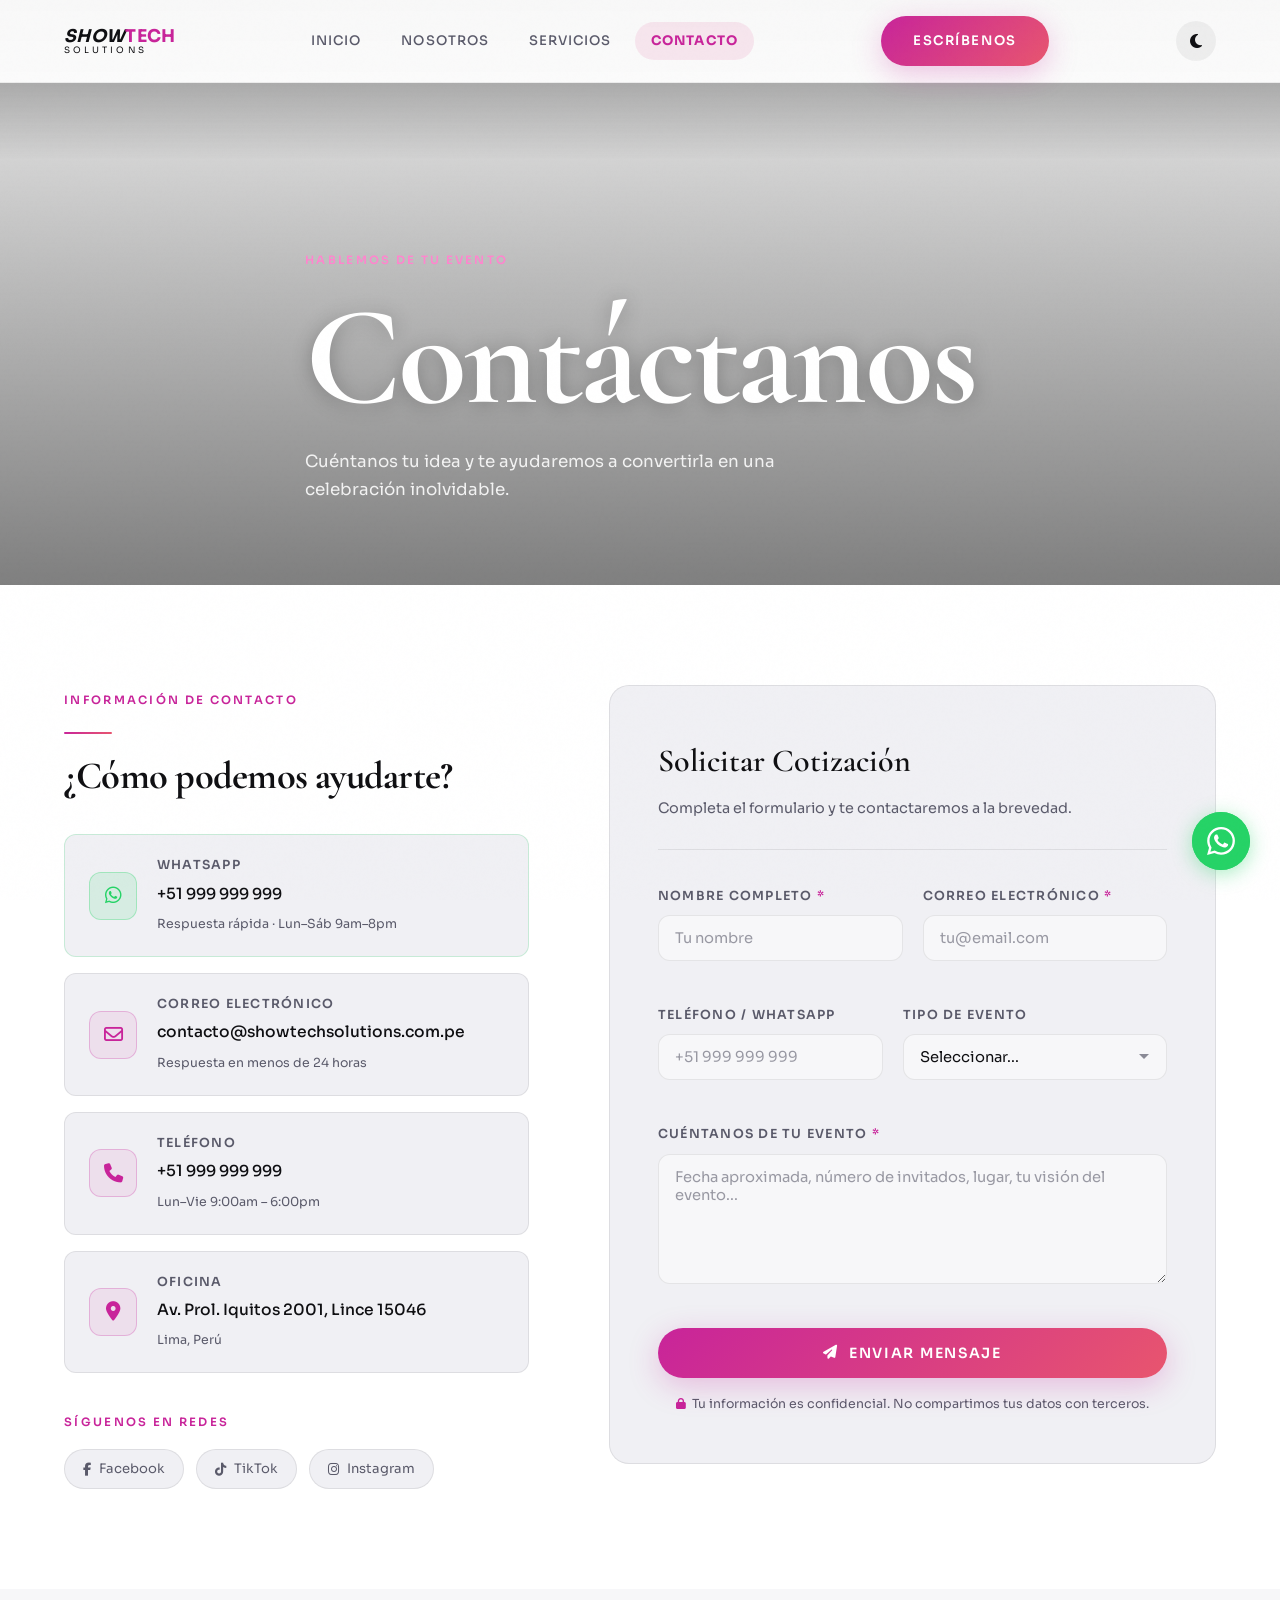
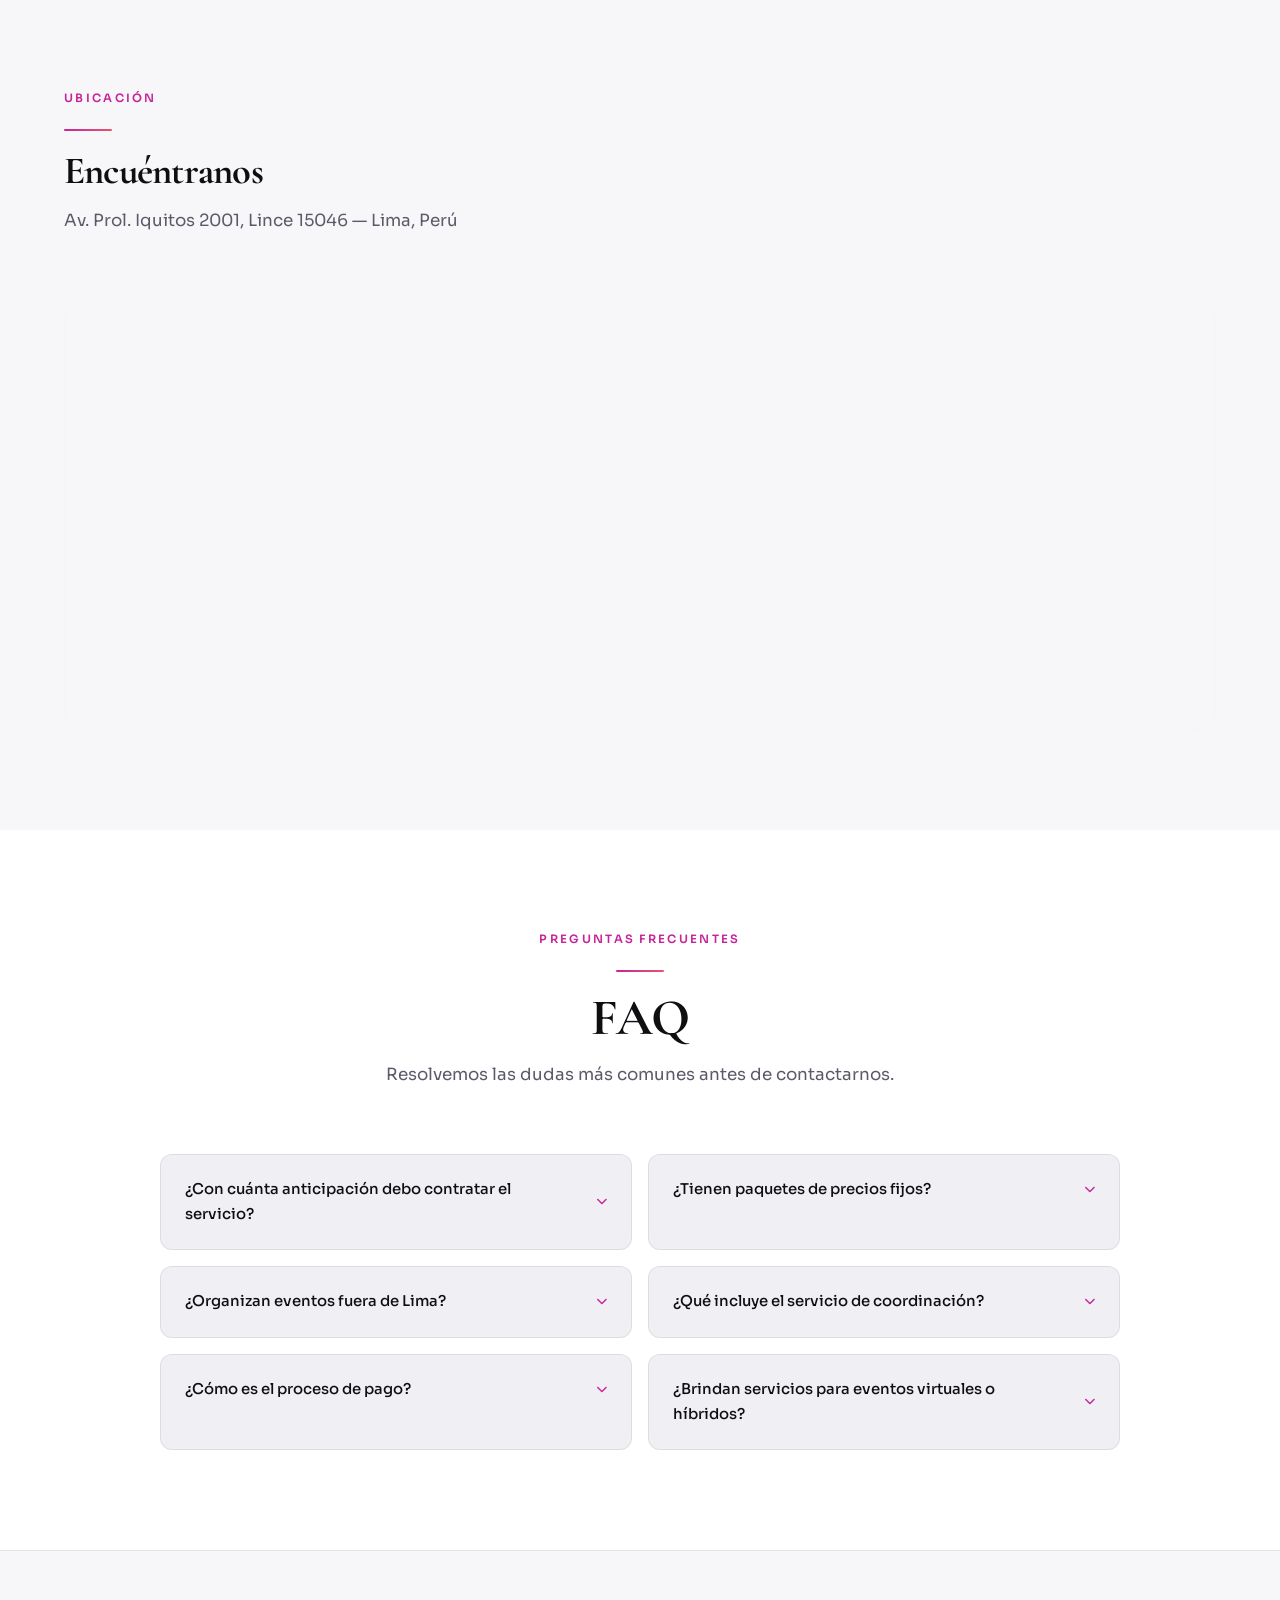
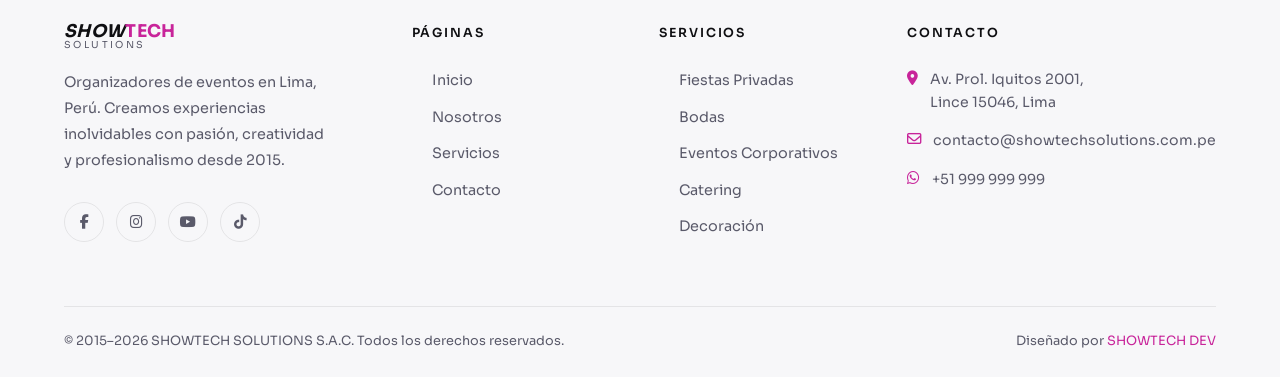
==== commit f893ce6d: "fix: "areglando navbar"" ====
--- a/contacto.html
+++ b/contacto.html
@@ -30,7 +30,7 @@
         <a href="servicios.html" class="navbar__link">Servicios</a>
         <a href="contacto.html" class="navbar__link active">Contacto</a>
       </nav>
-      <a href="#contactForm" class="btn btn--primary navbar__cta">Escribirnos</a>
+      <a href="#contactForm" class="btn btn--primary navbar__cta">Escríbenos</a>
       <button class="theme-toggle" aria-label="Cambiar tema">
         <i class="fa-solid fa-moon"></i>
       </button>
--- a/css/style.css
+++ b/css/style.css
@@ -10,9 +10,9 @@
   --bg-2:        #F7F7F9;
   --bg-card:     #F0F0F4;
   --bg-card-2:   #E8E8EE;
-
+/*FF85CE*/
   --brand:       #C8249A;
-  --brand-2:     #E8556E;
+  --brand-2:     #FF85CE;
   --brand-light: rgba(200, 36, 154, 0.08);
 
   --grad-brand:  linear-gradient(135deg, #C8249A 0%, #E8556E 100%);
@@ -215,90 +215,102 @@
    ============================================================ */
 
 .navbar {
+  padding: 16px 0;
   position: fixed;
   top: 0; left: 0; right: 0;
-  z-index: 1000;
-  padding: 20px 0;
-  transition: background var(--duration) var(--ease),
-              padding   var(--duration) var(--ease),
-              backdrop-filter var(--duration);
-}
-
-/* ── Navbar transparente (top de página): siempre sobre imagen oscura ── */
-.navbar:not(.scrolled) .navbar__link {
-  color: rgba(255,255,255,0.82);
-}
-
-.navbar:not(.scrolled) .navbar__link:hover,
-.navbar:not(.scrolled) .navbar__link.active {
-  color: #fff;
-  background: rgba(255,255,255,0.12);
-}
-
-.navbar:not(.scrolled) .navbar__link.active {
-  color: var(--brand);
-}
-
-/* Logo en transparente: siempre blanco */
-.navbar:not(.scrolled) .navbar__logo-text span:first-child em     { color: #fff; }
-.navbar:not(.scrolled) .navbar__logo-text span:first-child strong { color: var(--brand); }
-.navbar:not(.scrolled) .navbar__logo-text span:last-child         { color: rgba(255,255,255,0.55); }
-
-/* Hamburger en transparente */
-.navbar:not(.scrolled) .navbar__hamburger span { background: #fff; }
-
-/* Toggle en transparente */
-.navbar:not(.scrolled) .theme-toggle {
-  background: rgba(255,255,255,0.12);
-  border-color: rgba(255,255,255,0.25);
-  color: #fff;
-}
-
-/* ── Navbar scrolled MODO CLARO ── */
+  background: rgba(255,255,255,0.95);
+  border-bottom: 1px solid rgba(0,0,0,0.06);
+  z-index: 999;
+  transition: all var(--duration) var(--ease);
+}
+.navbar .theme-toggle {
+  background: rgba(0,0,0,0.05);
+  color: var(--text);
+}
+
+/* =========================================
+   EFECTO AL HACER SCROLL
+========================================= */
+
 .navbar.scrolled {
-  background: rgba(255,255,255,0.93);
-  backdrop-filter: blur(20px);
-  -webkit-backdrop-filter: blur(20px);
-  padding: 12px 0;
-  border-bottom: 1px solid rgba(0,0,0,0.08);
-}
-
-.navbar.scrolled .navbar__link         { color: var(--text-muted); }
-.navbar.scrolled .navbar__link:hover   { color: var(--text); background: rgba(0,0,0,0.05); }
-.navbar.scrolled .navbar__link.active  { color: var(--brand); background: var(--brand-light); }
-
-/* Logo scrolled claro */
-.navbar.scrolled .navbar__logo-text span:first-child em     { color: #0F0F12; }
-.navbar.scrolled .navbar__logo-text span:first-child strong { color: var(--brand); }
-.navbar.scrolled .navbar__logo-text span:last-child         { color: var(--text-muted); }
-
-/* Hamburger scrolled claro */
-.navbar.scrolled .navbar__hamburger span { background: var(--text); }
-
-/* Toggle scrolled claro */
-.navbar.scrolled .theme-toggle {
-  background: var(--bg-card);
-  border-color: var(--border);
+  box-shadow: 0 10px 30px rgba(0,0,0,0.08);
+  background: rgba(255,255,255,0.98);
+}
+
+/* =========================================
+   LINKS - MODO CLARO
+========================================= */
+
+.navbar .navbar__link {
   color: var(--text-muted);
 }
 
-/* ── Navbar scrolled MODO OSCURO ── */
+.navbar .navbar__link:hover {
+  color: var(--brand);
+  background: rgba(214, 51, 132, 0.08);
+}
+
+.navbar .navbar__link.active {
+  color: var(--brand);
+  background: rgba(214, 51, 132, 0.10);
+  font-weight: 700;
+  position: relative;
+}
+
+/* =========================================
+   DARK MODE
+========================================= */
+
+[data-theme="dark"] .navbar {
+  background: rgba(15,15,18,0.95);
+  border-bottom: 1px solid rgba(255,255,255,0.06);
+}
+
 [data-theme="dark"] .navbar.scrolled {
-  background: rgba(9,9,11,0.92);
-  border-bottom: 1px solid rgba(255,255,255,0.07);
-}
-
-[data-theme="dark"] .navbar.scrolled .navbar__link        { color: rgba(255,255,255,0.6); }
-[data-theme="dark"] .navbar.scrolled .navbar__link:hover  { color: #fff; background: rgba(255,255,255,0.06); }
-[data-theme="dark"] .navbar.scrolled .navbar__link.active { color: var(--brand); }
-
-/* Logo scrolled oscuro */
-[data-theme="dark"] .navbar.scrolled .navbar__logo-text span:first-child em     { color: #F5F0F0; }
-[data-theme="dark"] .navbar.scrolled .navbar__logo-text span:first-child strong { color: var(--brand); }
-[data-theme="dark"] .navbar.scrolled .navbar__logo-text span:last-child         { color: var(--text-muted); }
-
-/* Hamburger scrolled oscuro */
-[data-theme="dark"] .navbar.scrolled .navbar__hamburger span { background: #F5F0F0; }
+  background: rgba(15,15,18,0.98);
+  box-shadow: 0 10px 30px rgba(0,0,0,0.35);
+}
+
+/* Links */
+[data-theme="dark"] .navbar .navbar__link {
+  color: rgba(255,255,255,0.72);
+}
+
+[data-theme="dark"] .navbar .navbar__link:hover {
+  color: #ffffff;
+  background: rgba(255,255,255,0.08);
+}
+
+[data-theme="dark"] .navbar .navbar__link.active {
+  color: var(--brand);
+  background: rgba(214, 51, 132, 0.10);
+  font-weight: 700;
+  position: relative;
+}
+
+/* Logo */
+[data-theme="dark"] .navbar .navbar__logo-text span:first-child em {
+  color: #F5F0F0;
+}
+
+[data-theme="dark"] .navbar .navbar__logo-text span:first-child strong {
+  color: var(--brand);
+}
+
+[data-theme="dark"] .navbar .navbar__logo-text span:last-child {
+  color: rgba(255,255,255,0.55);
+}
+
+/* Hamburger */
+[data-theme="dark"] .navbar .navbar__hamburger span {
+  background: #F5F0F0;
+}
+
+/* Theme toggle */
+[data-theme="dark"] .navbar .theme-toggle {
+  background: rgba(255,255,255,0.06);
+  color: #F5F0F0;
+}
 
 /* ── Estructura interna navbar ── */
 .navbar__inner {
@@ -509,7 +521,6 @@
   z-index: 2;
 }
 
-/* Todo el contenido del hero siempre blanco — fondo siempre oscuro */
 .page-hero__content * {
   color: rgba(255, 255, 255, 0.88);
 }
@@ -528,6 +539,7 @@
 .page-hero__content .divider {
   background: var(--grad-brand);
 }
+
 
 /* ============================================================
    SECTION HEADER
